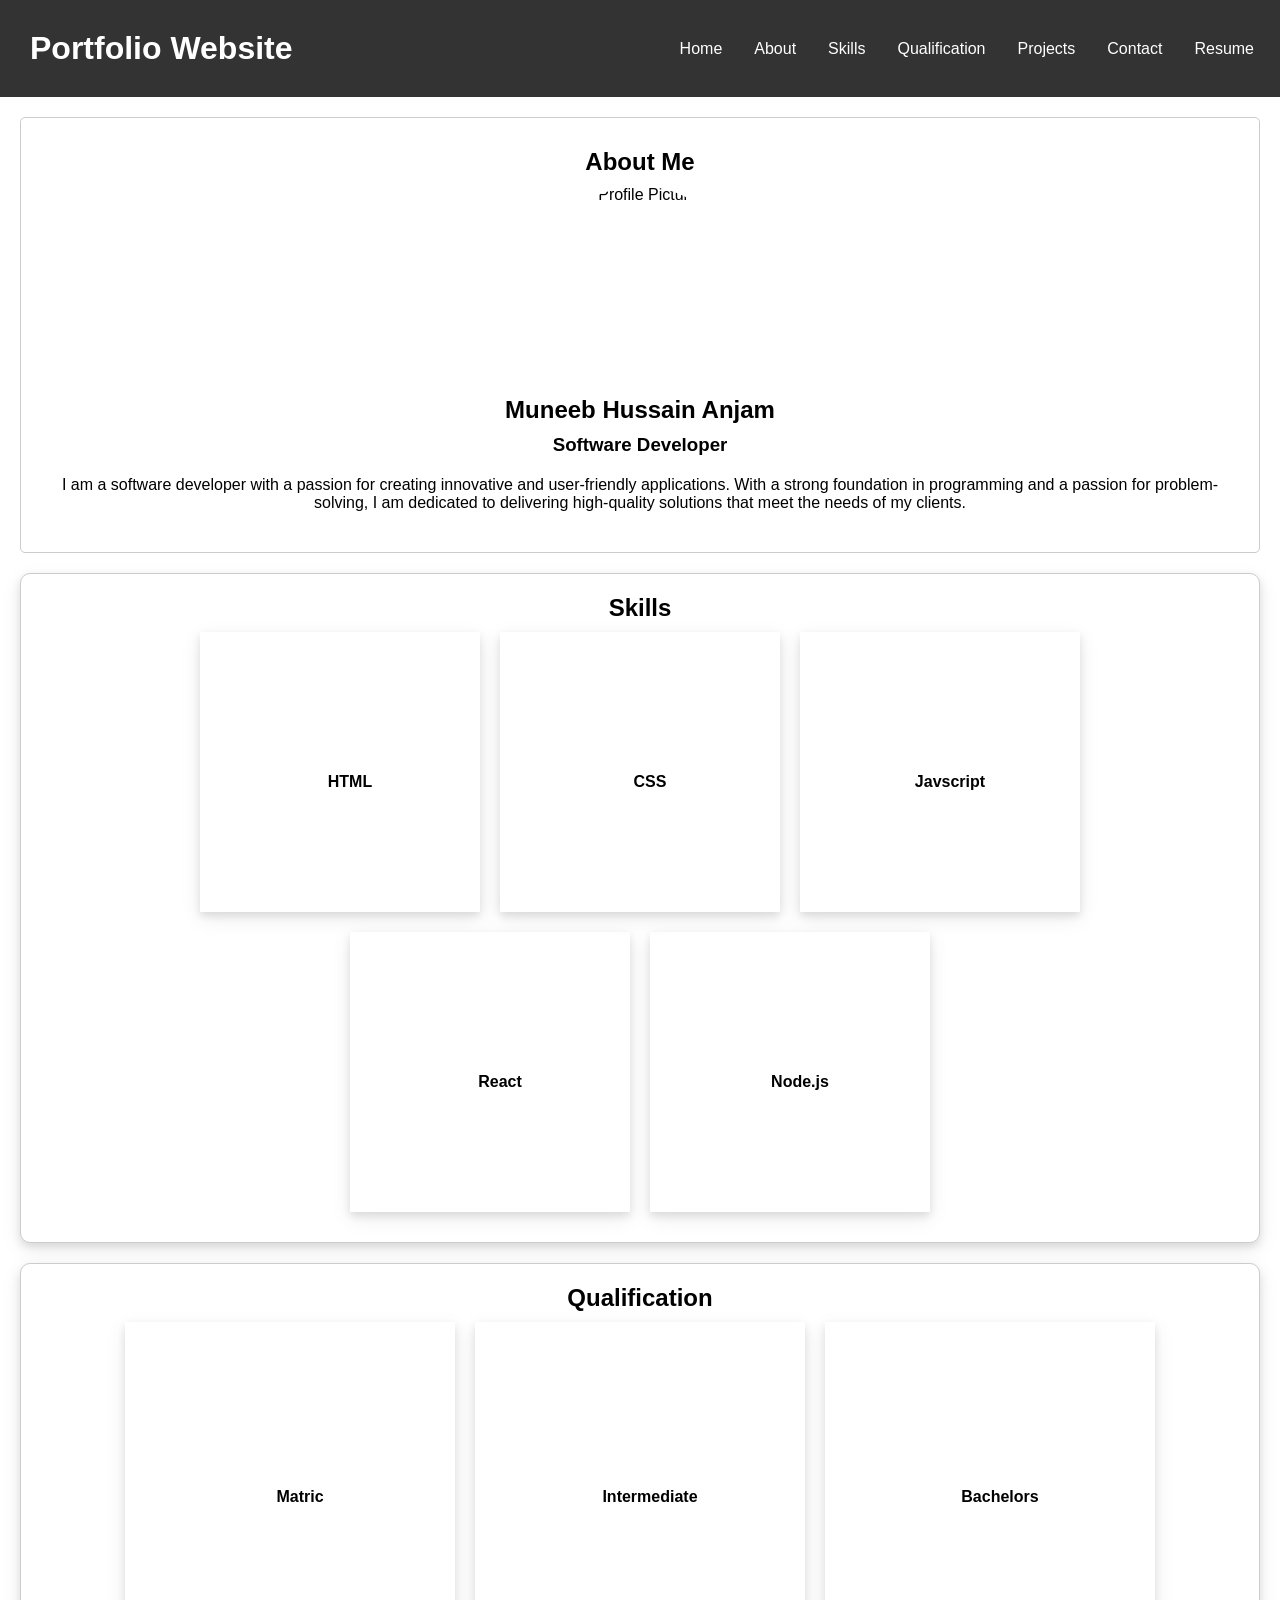
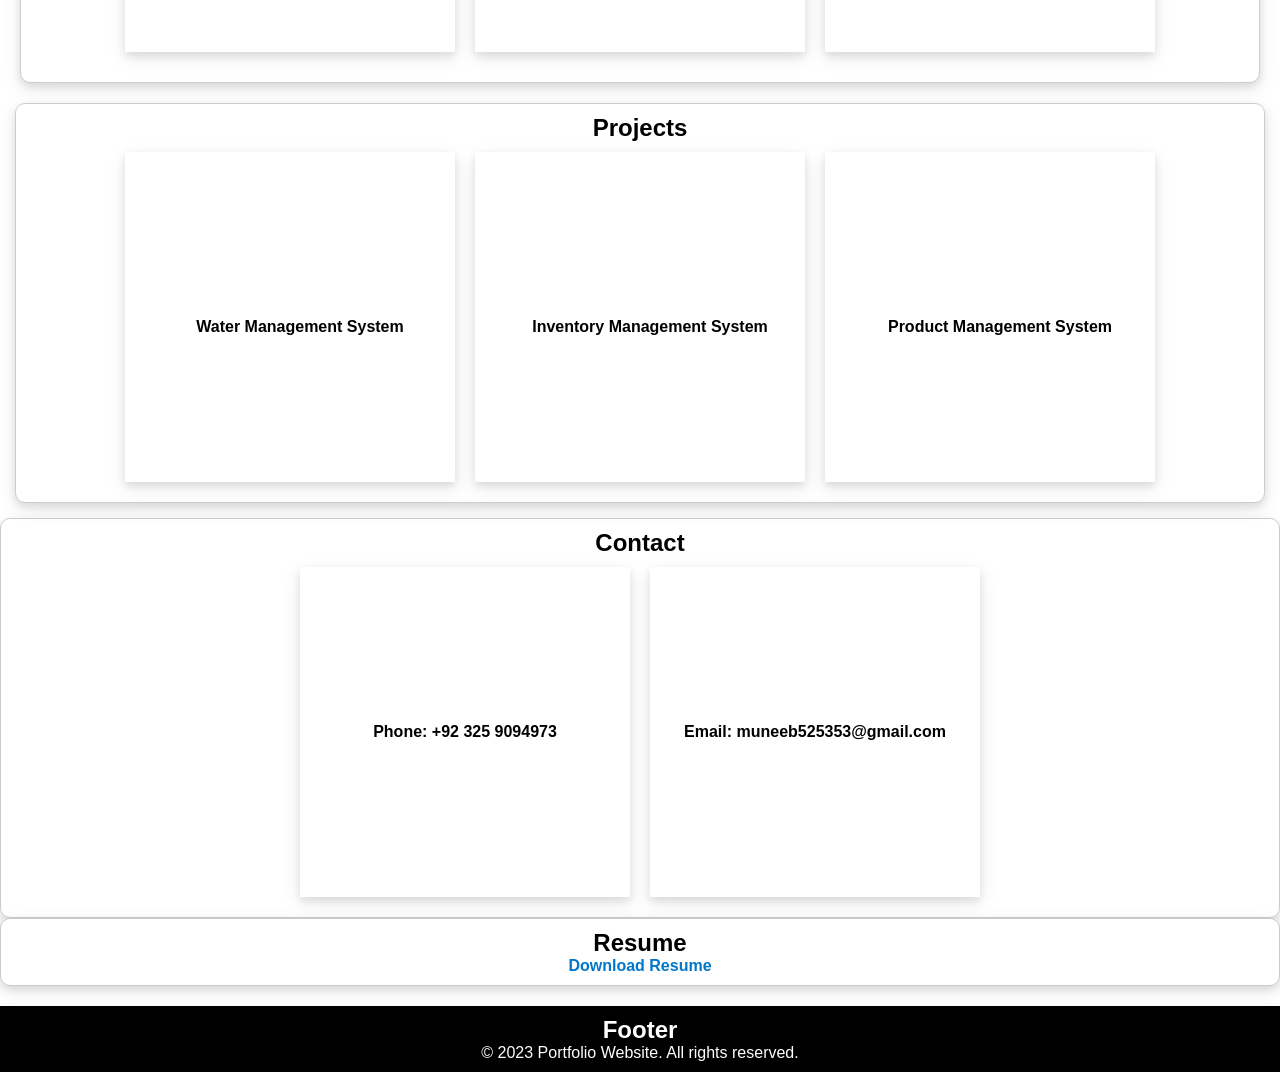
==== src/index.html @ 46a40d02 "init: Portfolio Website" ====
<!doctype html>
<html lang="en">
  <head>
    <meta charset="UTF-8" />
    <meta name="viewport" content="width=device-width, initial-scale=1.0" />
    <link rel="stylesheet" href="styles.css" />
    <title>Portfolio Website</title>
  </head>
  <body>
    <div class="header">
      <h1>Portfolio Website</h1>
      <ul>
        <li><a href="#Header">Home</a></li>
        <li><a href="#About">About</a></li>
        <li><a href="#Skills">Skills</a></li>
        <li><a href="#Qualification">Qualification</a></li>
        <li><a href="#Projects">Projects</a></li>
        <li><a href="#Contact">Contact</a></li>
        <li><a href="#Resume">Resume</a></li>
      </ul>
    </div>

    <div class="about" id="About">
      <h2>About Me</h2>
      <img src="images/1.jpg" alt="Profile Picture" />

      <h2>Muneeb Hussain Anjam</h2>
      <h3>Software Developer</h3>
      <p>
        I am a software developer with a passion for creating innovative and
        user-friendly applications. With a strong foundation in programming and
        a passion for problem-solving, I am dedicated to delivering high-quality
        solutions that meet the needs of my clients.
      </p>
    </div>
    <div class="skills" id="Skills">
      <h2>Skills</h2>
      <ul>
        <li class="card">
          <div class="card-inner">
            <div class="card-front">HTML</div>
            <div class="card-back">
              HTML is a markup language used to create the structure and content
              of web pages. It consists of elements that define different
              sections, such as headings, paragraphs, images, and links. HTML is
              the foundation of web development and allows developers to create
              visually appealing and interactive web pages.
            </div>
          </div>
        </li>
        <li class="card">
          <div class="card-inner">
            <div class="card-front">CSS</div>
            <div class="card-back">
              CSS is a styling language used to control the appearance and
              layout of web pages. It allows developers to create visually
              appealing and user-friendly interfaces. CSS is used to define
              styles for elements such as colors, fonts, spacing, and more. It is essential for web developers to have a solid
              understanding of CSS to create visually appealing and
              user-friendly websites. 
          </div>
        </li>
        <li class="card">
          <div class="card-inner">
            <div class="card-front">Javscript</div>
            <div class="card-back">
              JavaScript is a programming language used to create interactive
              and dynamic web pages. It is often used to add functionality to
              websites, such as form validation, dynamic content, and
              client-side scripting. JavaScript is a client-side language, which
              means it is executed on the user's computer, rather than on the
              server. 
            </div>
          </div>
        </li>
        <li class="card">
          <div class="card-inner">
            <div class="card-front">React</div>
            <div class="card-back">
              React is a JavaScript library for building user interfaces. It is
              maintained by Facebook and a community of individual developers
              and corporations. React can be used to develop single-page,
              mobile, or server-rendered applications with frameworks like Next.js
              or Remix.
            </div>
          </div>
        </li>
        <li class="card">
          <div class="card-inner">
            <div class="card-front">Node.js</div>
            <div class="card-back">
              Node.js is an open-source, cross-platform, back-end JavaScript
              runtime environment and library. It allows developers to run
              JavaScript code outside of a web browser, making it useful for
              building server-side applications.
            </div>
          </div>
        </li>
      </ul>
    </div>

    <div class="qualification" id="Qualification">
      <h2>Qualification</h2>
      <ul>
        <li class="card">
            <div class="card-inner">
              <div class="card-front">Matric</div>
              <div class="card-back">
                I have completed my matric from Govt. High School Mogla. I learned basic concepts of computer science and mathematics.
              </div>
            </div>
          </li>
          <li class="card">
            <div class="card-inner">
              <div class="card-front">Intermediate</div>
              <div class="card-back">
                I have completed my Intermediate From cambridge college Talagang. It Enhanced my knowledge in field of computer science providing me a solid foundation for further studies.
              </div>
            </div>
          </li>
          <li class="card">
            <div class="card-inner">
              <div class="card-front">Bachelors</div>
              <div class="card-back">
                I am Currently studying Bachelors in Computer Science from Bahrin University. It is my first step towards a successful career in the field of computer science.
              </div>
            </div>
          </li>
      </ul>
    </div>

    <div class="projects" id="Projects">
      <h2>Projects</h2>
      <ul>
        <li class="card">
          <div class="card-inner">
            <div class="card-front">Water Management System</div>
            <div class="card-back">
              This project Manages the Entire System of water supply company.
              Also giving them a platform for online availablity.
            </div>
          </div>
        </li>
        <li class="card">
          <div class="card-inner">
            <div class="card-front">Inventory Management System</div>
            <div class="card-back">
              This project manages the entire inventory of a company. It makes
              it easier for the company to manage their inventory. It also makes
              easier to calculate the profit and loss of the company.
            </div>
          </div>
        </li>
        <li class="card">
          <div class="card-inner">
            <div class="card-front">Product Management System</div>
            <div class="card-back">
              This project manages the entire products of a company. It makes it
              easier for the company to manage their products. It also makes
              easier to calculate the profit and loss of the company.
            </div>
          </div>
        </li>
      </ul>
    </div>

    <div class="contact" id="Contact">
      <h2>Contact</h2>
      <ul>
        <li>Phone: +92 325 9094973</li>
        <li>Email: muneeb525353@gmail.com</li>
      </ul>
    </div>

    <div class="resume" id="Resume">
      <h2>Resume</h2>
      <a href="files/Resume - Muneeb Hussain.pdf">Download Resume</a>
    </div>

    <div class="footer" id="Footer">
      <h2>Footer</h2>
      <p>&copy; 2023 Portfolio Website. All rights reserved.</p>
    </div>
    <script src="script.js"></script>
  </body>
</html>
---- src/styles.css ----
* {
  margin: 0px;
  padding: 0px;
}
body {
  font-family: sans-serif;
  text-align: center;
}
h1 {
  margin: 20px;
}

.header {
  padding: 10px;
  background-color: #333;
  color: #fff;
  display: flex;
  justify-content: space-between;
  align-items: center;
  padding: 10px;
  position: relative;
}
.header ul {
  list-style-type: none;
  margin: 0;
  padding: 0;
  overflow: hidden;
}
.header li {
  float: left;
}

.header li a {
  display: block;

  text-align: center;
  padding: 14px 16px;
  text-decoration: none;
  color: #fff;
}
.header li a:hover {
  cursor: pointer;
  background-color: #111;
}
.about {
  margin: 20px;
  padding: 10px;
  display: flex;
  flex-direction: column;
  align-items: center;
  justify-content: center;
  text-align: center;

  padding: 20px;
  border: 1px solid #ccc;
  border-radius: 5px;
}
.about:hover {
  background: linear-gradient(to right, #ff0000, #00ff00, #0000ff, yellow);
  cursor: pointer;
  box-shadow:
    0 4px 8px 0 rgba(0, 0, 0, 0.2),
    0 6px 20px 0 rgba(0, 0, 0, 0.19);
}

.about p {
  margin: 20px;
}
.about img {
  width: 200px;
  height: 200px;
  border-radius: 50%;
}
.about h2 {
  margin: 10px;
}

.skills {
  padding: 20px;
  margin: 20px;

  background: #fff; /* Card background */
  border: 1px solid #ccc;
  border-radius: 10px;

  box-shadow:
    0 4px 8px rgba(0, 0, 0, 0.1),
    0 6px 20px rgba(0, 0, 0, 0.08);

  transition:
    transform 0.2s ease,
    box-shadow 0.2s ease;
}

.skills:hover {
  transform: translateY(-5px);
  box-shadow:
    0 8px 16px rgba(0, 0, 0, 0.15),
    0 12px 24px rgba(0, 0, 0, 0.1);
}

.skills ul {
  list-style-type: none;
  display: flex;
  flex-wrap: wrap;

  justify-content: center;
  margin: 0;
  padding: 0;
}
.skills ul li {
  margin: 10px;
  padding: 15px;
  font-weight: bold;
  display: flex;
  flex-direction: column;
  align-items: center;
  justify-content: center;
  text-align: center;
  width: 250px;
  height: 250px;
  box-shadow:
    0 4px 8px rgba(0, 0, 0, 0.1),
    0 6px 20px rgba(0, 0, 0, 0.08);

  transition:
    transform 0.2s ease,
    box-shadow 0.2s ease;
}

.skills li:hover {
  transform: translateY(-5px);
  box-shadow:
    0 8px 16px rgba(0, 0, 0, 0.15),
    0 12px 24px rgba(0, 0, 0, 0.1);
  background-color: white;
}

.skills:hover {
  background: linear-gradient(to right, #ff0000, #00ff00, #0000ff, yellow);
  cursor: pointer;
  box-shadow:
    0 4px 8px 0 rgba(0, 0, 0, 0.2),
    0 6px 20px 0 rgba(0, 0, 0, 0.19);
}

.qualification {
  padding: 20px;
  margin: 20px;

  background: #fff; /* Card background */
  border: 1px solid #ccc;
  border-radius: 10px;

  box-shadow:
    0 4px 8px rgba(0, 0, 0, 0.1),
    0 6px 20px rgba(0, 0, 0, 0.08);

  transition:
    transform 0.2s ease,
    box-shadow 0.2s ease;
}
.qualification ul {
  list-style-type: none;
  display: flex;
  flex-wrap: wrap;

  justify-content: center;
  margin: 0;
  padding: 0;
}
.qualification ul li {
  margin: 10px;
  padding: 15px;
  font-weight: bold;
  display: flex;

  align-items: center;
  justify-content: center;
  text-align: center;
  width: 300px;
  height: 300px;
  box-shadow:
    0 4px 8px rgba(0, 0, 0, 0.1),
    0 6px 20px rgba(0, 0, 0, 0.08);

  transition:
    transform 0.2s ease,
    box-shadow 0.2s ease;
}
.qualification:hover {
  background: linear-gradient(to right, #ff0000, #00ff00, #0000ff, yellow);
  cursor: pointer;
  box-shadow:
    0 4px 8px 0 rgba(0, 0, 0, 0.2),
    0 6px 20px 0 rgba(0, 0, 0, 0.19);
}

.qualification ul li:hover {
  transform: translateY(-5px);
  box-shadow:
    0 8px 16px rgba(0, 0, 0, 0.15),
    0 12px 24px rgba(0, 0, 0, 0.1);
  background-color: #ffff;
}

.projects {
  padding: 10px;
  margin: 15px;
  background: #fff; /* Card background */
  border: 1px solid #ccc;
  border-radius: 10px;

  box-shadow:
    0 4px 8px rgba(0, 0, 0, 0.1),
    0 6px 20px rgba(0, 0, 0, 0.08);

  transition:
    transform 0.2s ease,
    box-shadow 0.2s ease;
}

.projects:hover {
  background: linear-gradient(to right, #ff0000, #00ff00, #0000ff, yellow);
  cursor: pointer;
  box-shadow:
    0 4px 8px 0 rgba(0, 0, 0, 0.2),
    0 6px 20px 0 rgba(0, 0, 0, 0.19);
}
.projects ul {
  list-style-type: none;
  display: flex;
  flex-wrap: wrap;

  justify-content: center;
  margin: 0;
  padding: 0;
}
.projects li {
  margin: 10px;
  padding: 15px;
  font-weight: bold;
  display: flex;

  align-items: center;
  justify-content: center;
  text-align: center;
  width: 300px;
  height: 300px;
  box-shadow:
    0 4px 8px rgba(0, 0, 0, 0.1),
    0 6px 20px rgba(0, 0, 0, 0.08);

  transition:
    transform 0.2s ease,
    box-shadow 0.2s ease;
}
.projects li:hover {
  transform: translateY(-5px);
  box-shadow:
    0 8px 16px rgba(0, 0, 0, 0.15),
    0 12px 24px rgba(0, 0, 0, 0.1);
  background-color: white;
}

.contact {
  padding: 10px;

  /* Card background */
  border: 1px solid #ccc;
  border-radius: 10px;

  display: flex;
  flex-direction: column;
  align-items: center;
  justify-content: center;
  text-align: center;

  box-shadow:
    0 4px 8px rgba(0, 0, 0, 0.1),
    0 6px 20px rgba(0, 0, 0, 0.08);

  transition:
    transform 0.2s ease,
    box-shadow 0.2s ease;
}
.contact:hover {
  background: linear-gradient(to right, #ff0000, #00ff00, #0000ff, yellow);
  cursor: pointer;
  box-shadow:
    0 4px 8px 0 rgba(0, 0, 0, 0.2),
    0 6px 20px 0 rgba(0, 0, 0, 0.19);
}
.contact ul {
  list-style-type: none;
  margin: 0;
  padding: 0;

  display: flex;
  flex-wrap: wrap;
  justify-content: center;
}
.contact li {
  margin: 10px;

  margin: 10px;
  padding: 15px;
  font-weight: bold;
  display: flex;
  align-items: center;
  justify-content: center;
  text-align: center;
  width: 300px;
  height: 300px;
  box-shadow:
    0 4px 8px rgba(0, 0, 0, 0.1),
    0 6px 20px rgba(0, 0, 0, 0.08);

  transition:
    transform 0.2s ease,
    box-shadow 0.2s ease;
}

.contact ul li:hover {
  transform: translateY(-5px);
  box-shadow:
    0 8px 16px rgba(0, 0, 0, 0.15),
    0 12px 24px rgba(0, 0, 0, 0.1);
  background-color: white;
}

.resume {
  padding: 10px;

  background: #fff; /* Card background */
  border: 1px solid #ccc;
  border-radius: 10px;

  display: flex;
  flex-direction: column;
  align-items: center;
  justify-content: center;
  text-align: center;

  box-shadow:
    0 4px 8px rgba(0, 0, 0, 0.1),
    0 6px 20px rgba(0, 0, 0, 0.08);

  transition:
    transform 0.2s ease,
    box-shadow 0.2s ease;
}
.resume:hover {
  background: linear-gradient(to right, #ff0000, #00ff00, #0000ff, yellow);
  cursor: pointer;
  box-shadow:
    0 4px 8px 0 rgba(0, 0, 0, 0.2),
    0 6px 20px 0 rgba(0, 0, 0, 0.19);
}
.resume a {
  text-decoration: none;
  color: #0077cc;
  font-weight: bold;
  transition: color 0.3s ease;
}
.resume a:hover {
  color: #0055aa;
  text-decoration: underline;
}

.footer {
  margin-top: 20px;
  background-color: black;
  color: white;
  padding: 10px;
  text-align: center;
  position: relative;
  bottom: 0;
}

/* Add this at the end of your CSS */
.card-inner {
  position: relative;
  width: 100%;
  height: 100%;
  transform-style: preserve-3d;
  transition: transform 0.6s;
}

.card-front,
.card-back {
  position: absolute;
  width: 100%;
  height: 100%;
  backface-visibility: hidden;
  display: flex;
  align-items: center;
  justify-content: center;
  border-radius: 10px;
  padding: 10px;
}

.card-back {
  transform: rotateY(180deg);
}

.flipped {
  transform: rotateY(180deg);
}
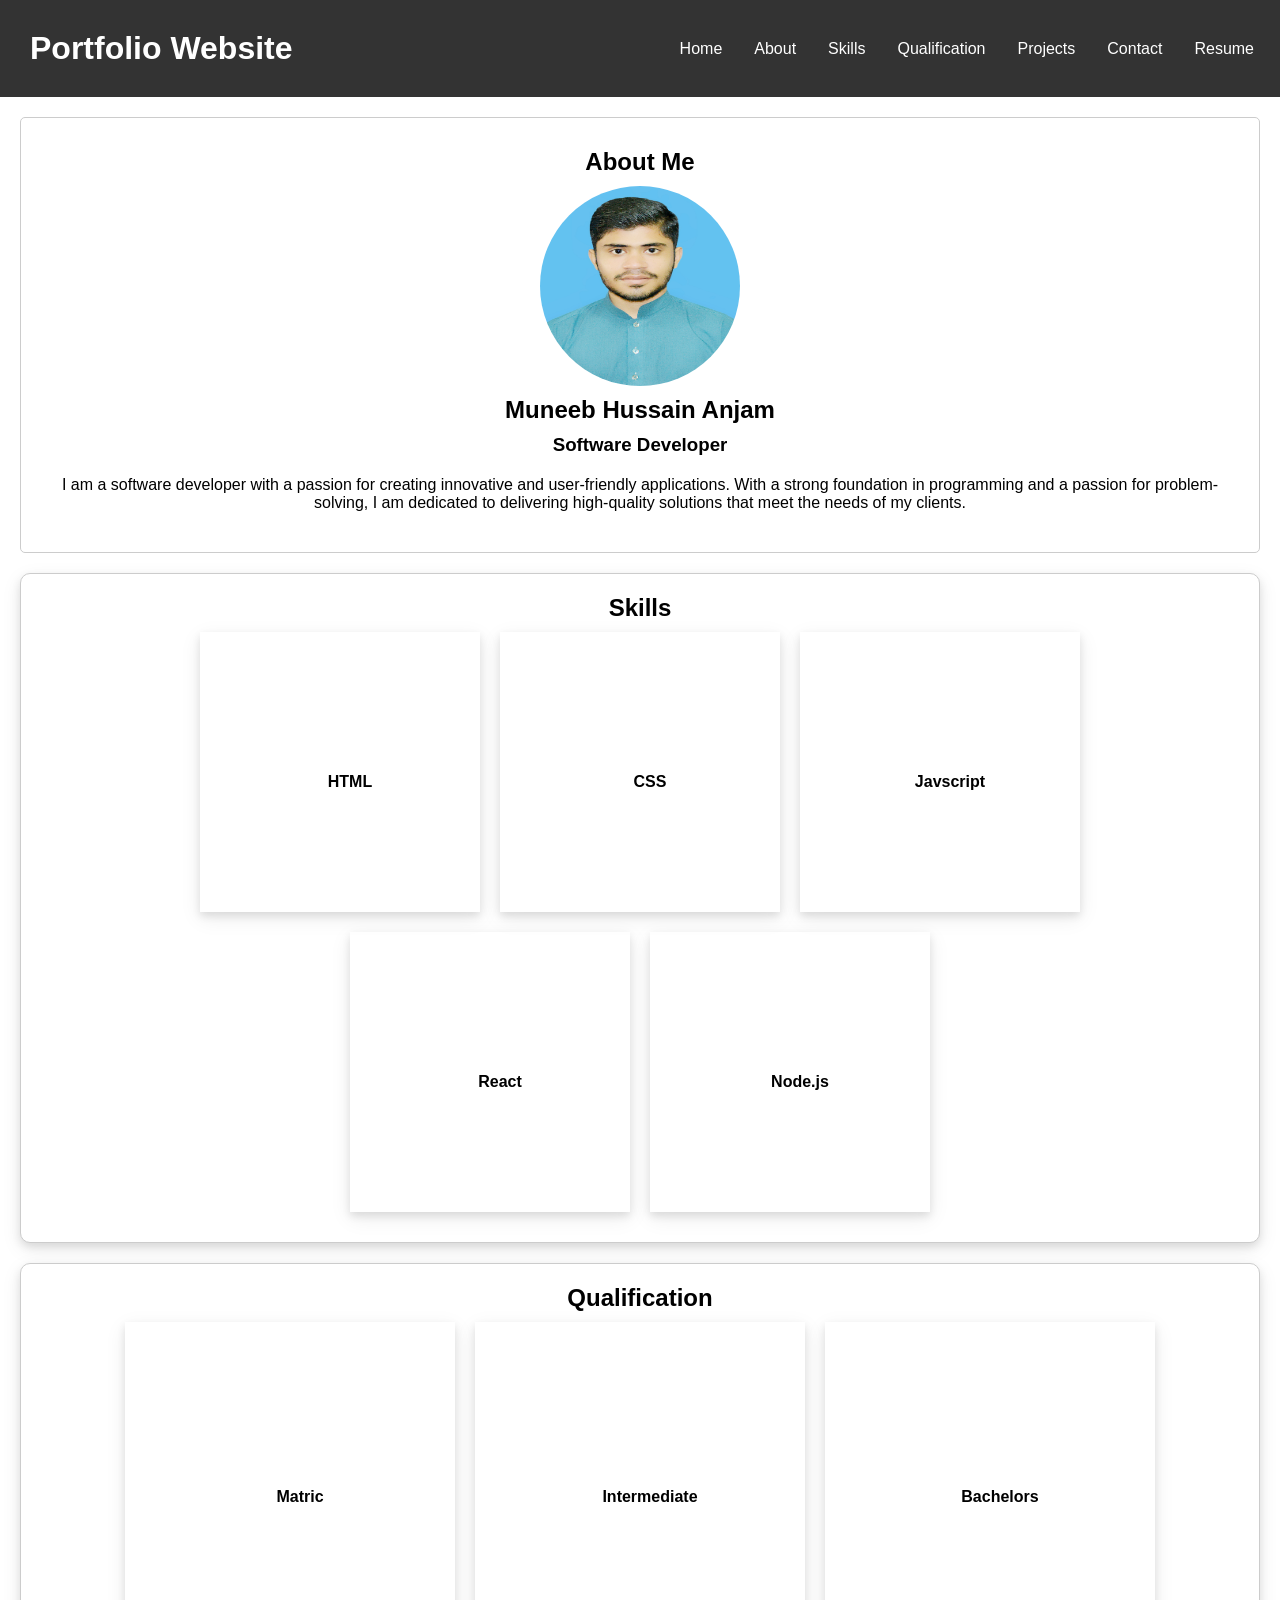
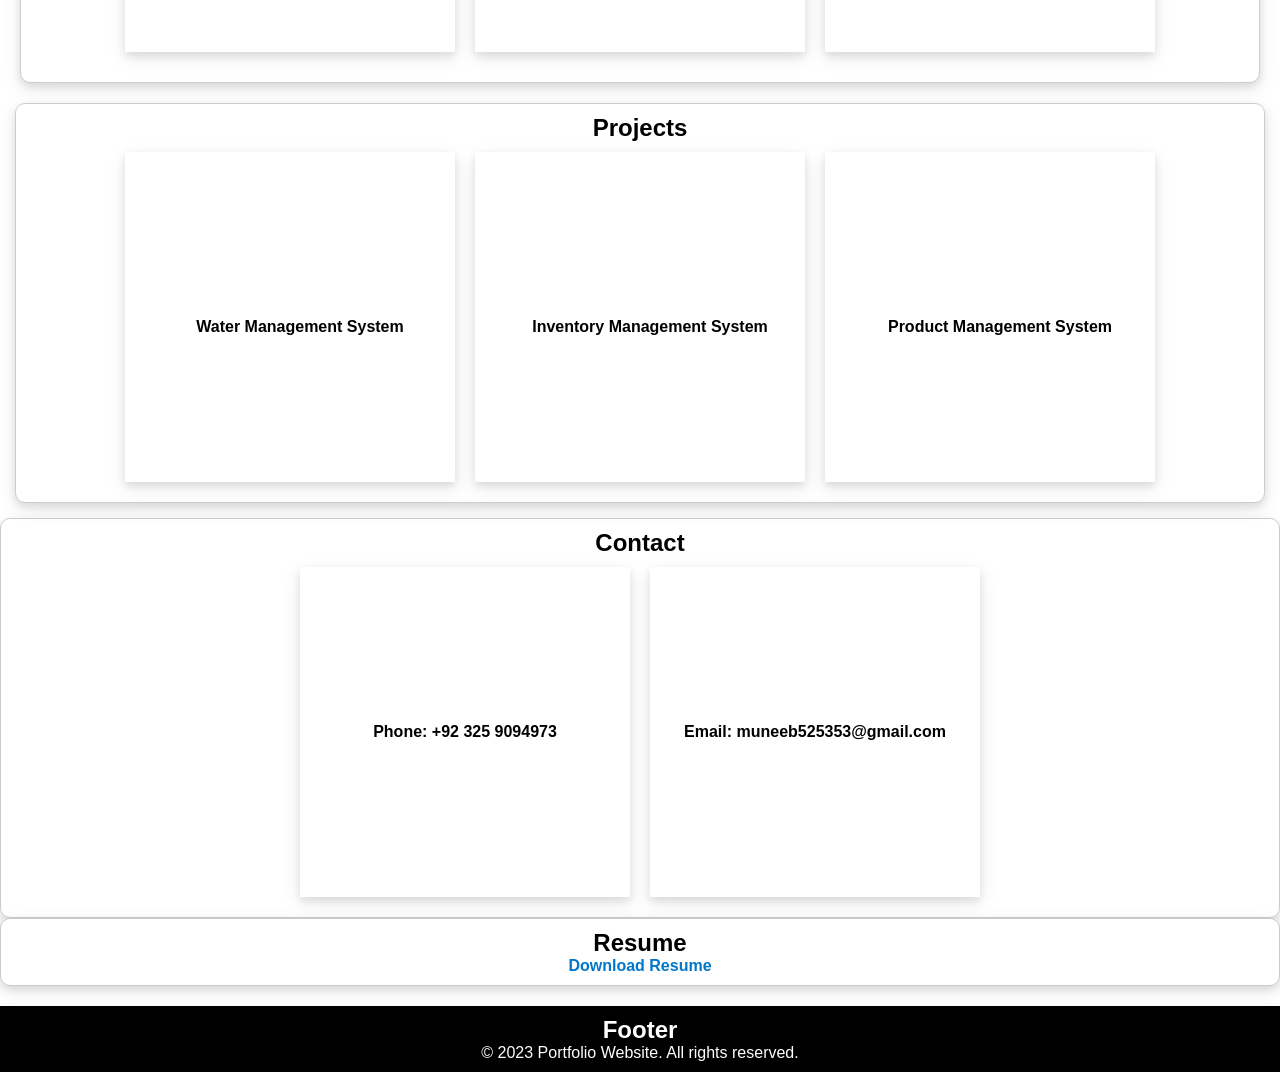
==== commit 184df29d: "fix: move images and files into src for correct deployment" ====
--- a/src/index.html
+++ b/src/index.html
@@ -174,7 +174,7 @@
 
     <div class="resume" id="Resume">
       <h2>Resume</h2>
-      <a href="files/Resume - Muneeb Hussain.pdf">Download Resume</a>
+      <a href="files/Resume.pdf">Download Resume</a>
     </div>
 
     <div class="footer" id="Footer">
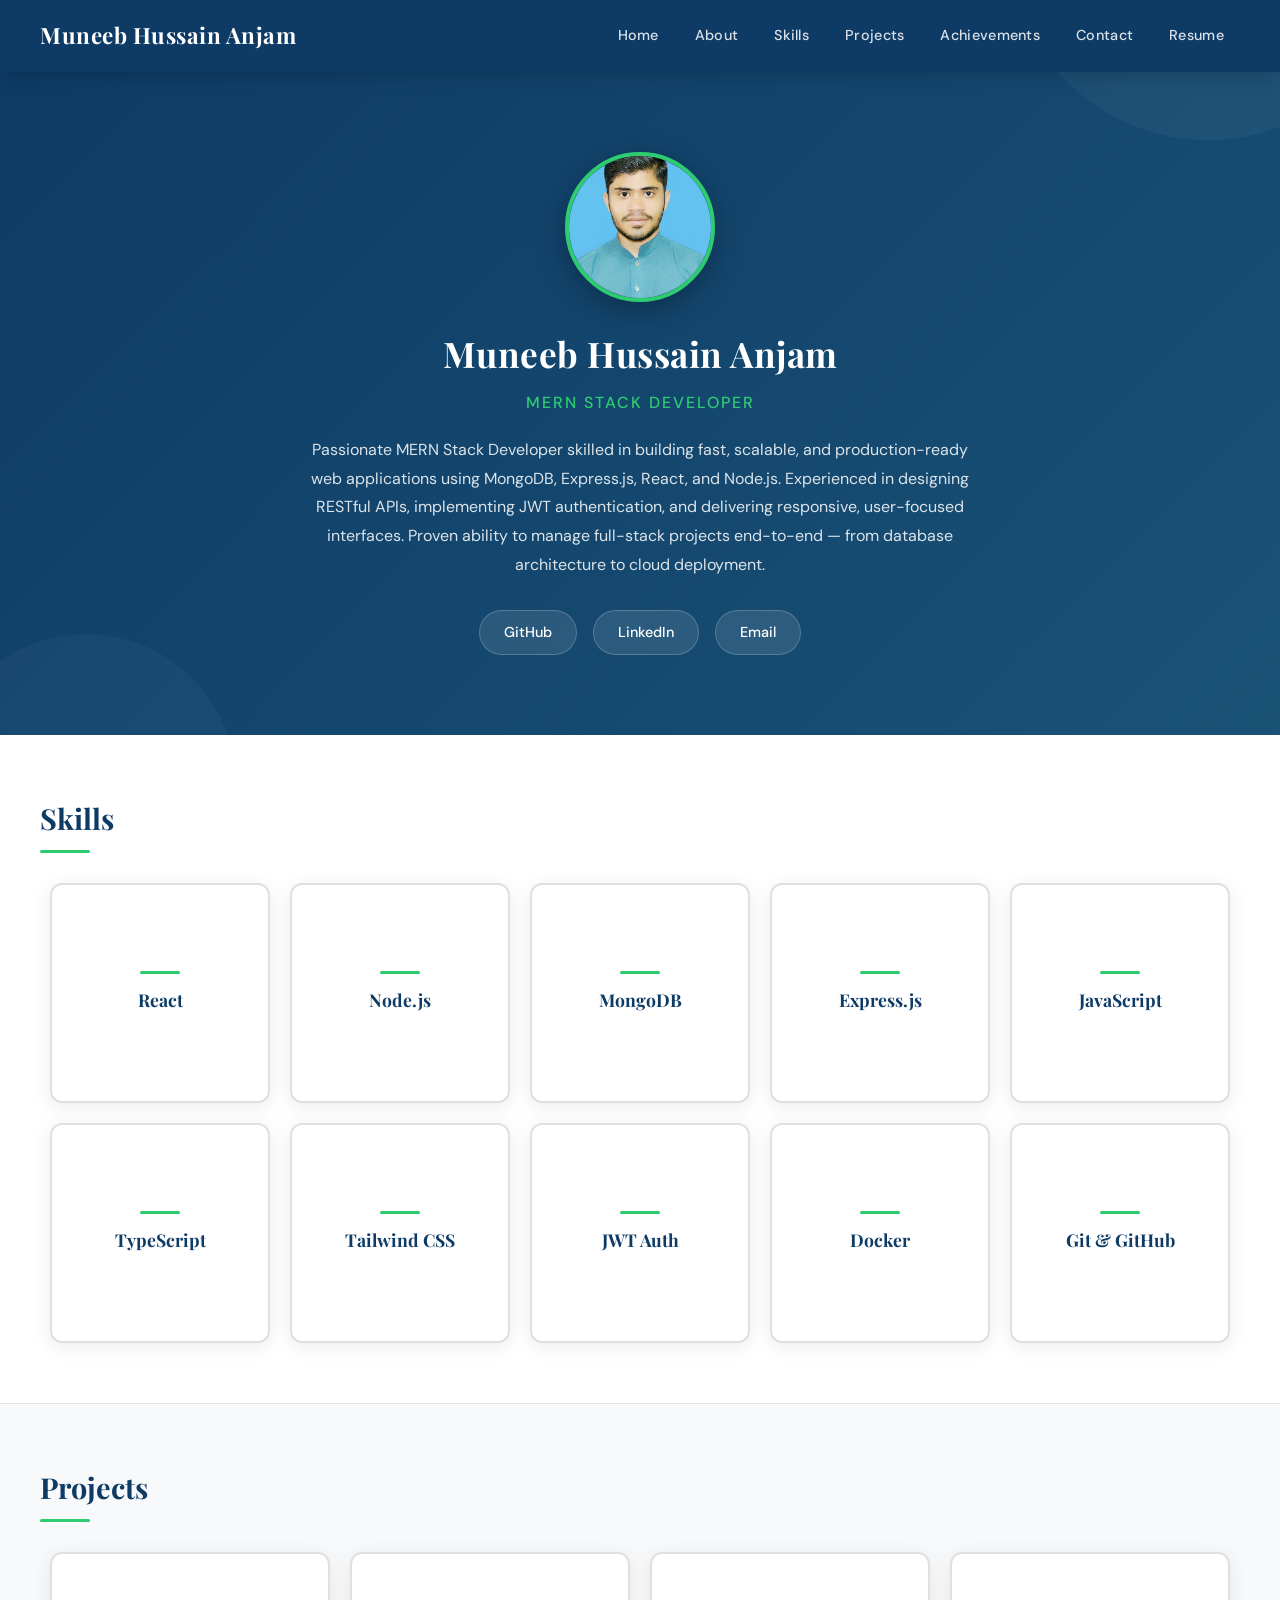
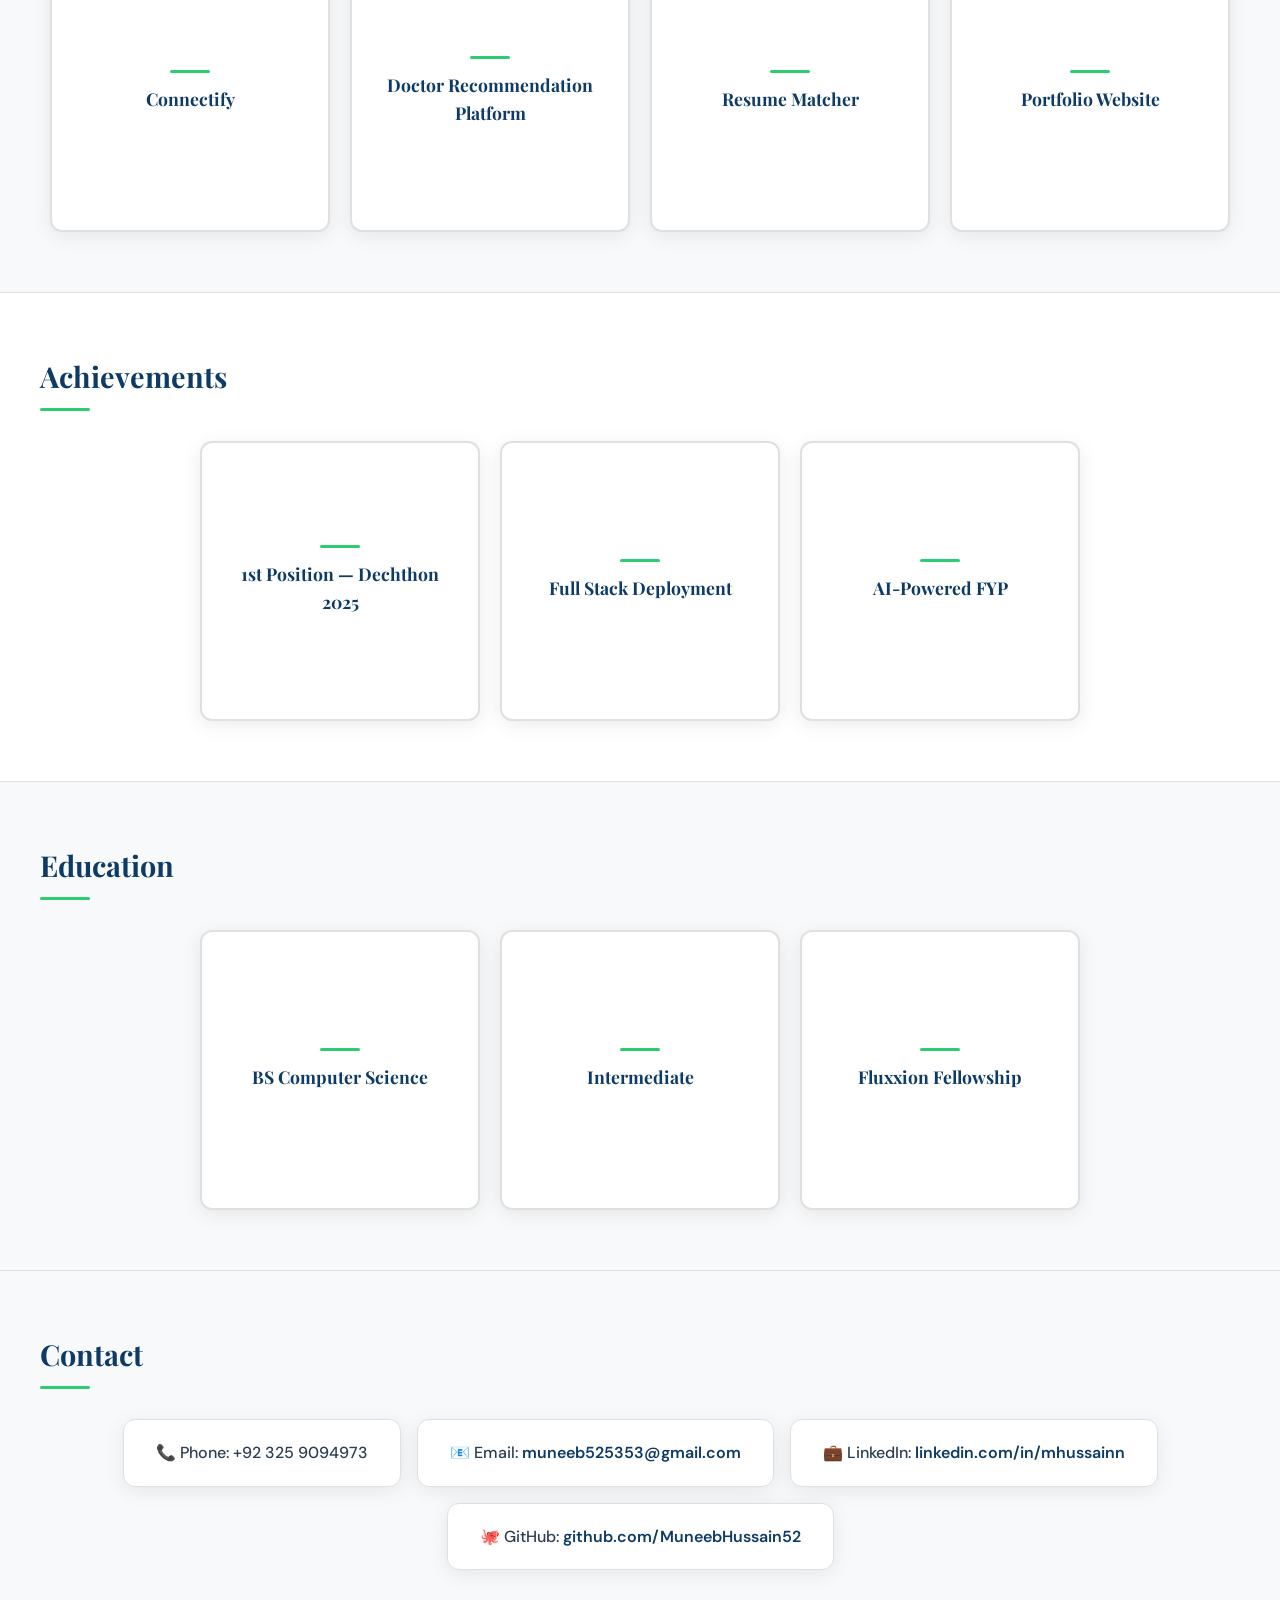
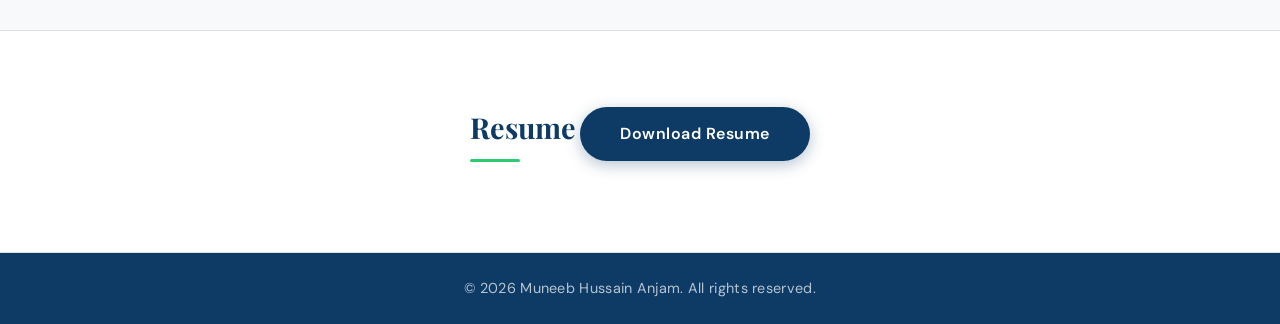
==== commit 184814b5: "Fix: Updated the portfolio" ====
--- a/src/index.html
+++ b/src/index.html
@@ -4,84 +4,54 @@
     <meta charset="UTF-8" />
     <meta name="viewport" content="width=device-width, initial-scale=1.0" />
     <link rel="stylesheet" href="styles.css" />
-    <title>Portfolio Website</title>
+    <title>Muneeb Hussain Anjam | MERN Stack Developer</title>
   </head>
   <body>
-    <div class="header">
-      <h1>Portfolio Website</h1>
+    <!-- NAVIGATION -->
+    <div class="header" id="Header">
+      <h1>Muneeb Hussain Anjam</h1>
       <ul>
         <li><a href="#Header">Home</a></li>
         <li><a href="#About">About</a></li>
         <li><a href="#Skills">Skills</a></li>
-        <li><a href="#Qualification">Qualification</a></li>
         <li><a href="#Projects">Projects</a></li>
+        <li><a href="#Achievements">Achievements</a></li>
         <li><a href="#Contact">Contact</a></li>
         <li><a href="#Resume">Resume</a></li>
       </ul>
     </div>
 
+    <!-- ABOUT -->
     <div class="about" id="About">
-      <h2>About Me</h2>
-      <img src="images/1.jpg" alt="Profile Picture" />
-
+      <img src="images/1.jpg" alt="Muneeb Hussain Anjam" />
       <h2>Muneeb Hussain Anjam</h2>
-      <h3>Software Developer</h3>
+      <h3>MERN Stack Developer</h3>
       <p>
-        I am a software developer with a passion for creating innovative and
-        user-friendly applications. With a strong foundation in programming and
-        a passion for problem-solving, I am dedicated to delivering high-quality
-        solutions that meet the needs of my clients.
+        Passionate MERN Stack Developer skilled in building fast, scalable, and
+        production-ready web applications using MongoDB, Express.js, React, and
+        Node.js. Experienced in designing RESTful APIs, implementing JWT
+        authentication, and delivering responsive, user-focused interfaces.
+        Proven ability to manage full-stack projects end-to-end — from database
+        architecture to cloud deployment.
       </p>
-    </div>
+      <div class="social-links">
+        <a href="https://github.com/MuneebHussain52" target="_blank">GitHub</a>
+        <a href="https://linkedin.com/in/mhussainn" target="_blank">LinkedIn</a>
+        <a href="mailto:muneeb525353@gmail.com">Email</a>
+      </div>
+    </div>
+
+    <!-- SKILLS -->
     <div class="skills" id="Skills">
       <h2>Skills</h2>
       <ul>
         <li class="card">
           <div class="card-inner">
-            <div class="card-front">HTML</div>
-            <div class="card-back">
-              HTML is a markup language used to create the structure and content
-              of web pages. It consists of elements that define different
-              sections, such as headings, paragraphs, images, and links. HTML is
-              the foundation of web development and allows developers to create
-              visually appealing and interactive web pages.
-            </div>
-          </div>
-        </li>
-        <li class="card">
-          <div class="card-inner">
-            <div class="card-front">CSS</div>
-            <div class="card-back">
-              CSS is a styling language used to control the appearance and
-              layout of web pages. It allows developers to create visually
-              appealing and user-friendly interfaces. CSS is used to define
-              styles for elements such as colors, fonts, spacing, and more. It is essential for web developers to have a solid
-              understanding of CSS to create visually appealing and
-              user-friendly websites. 
-          </div>
-        </li>
-        <li class="card">
-          <div class="card-inner">
-            <div class="card-front">Javscript</div>
-            <div class="card-back">
-              JavaScript is a programming language used to create interactive
-              and dynamic web pages. It is often used to add functionality to
-              websites, such as form validation, dynamic content, and
-              client-side scripting. JavaScript is a client-side language, which
-              means it is executed on the user's computer, rather than on the
-              server. 
-            </div>
-          </div>
-        </li>
-        <li class="card">
-          <div class="card-inner">
             <div class="card-front">React</div>
             <div class="card-back">
-              React is a JavaScript library for building user interfaces. It is
-              maintained by Facebook and a community of individual developers
-              and corporations. React can be used to develop single-page,
-              mobile, or server-rendered applications with frameworks like Next.js
-              or Remix.
+              Building dynamic, responsive user interfaces using React Hooks,
+              Context API, and state management. Experienced with
+              component-based architecture and modern React patterns.
             </div>
           </div>
         </li>
@@ -89,98 +59,282 @@
           <div class="card-inner">
             <div class="card-front">Node.js</div>
             <div class="card-back">
-              Node.js is an open-source, cross-platform, back-end JavaScript
-              runtime environment and library. It allows developers to run
-              JavaScript code outside of a web browser, making it useful for
-              building server-side applications.
-            </div>
-          </div>
-        </li>
-      </ul>
-    </div>
-
-    <div class="qualification" id="Qualification">
-      <h2>Qualification</h2>
-      <ul>
-        <li class="card">
-            <div class="card-inner">
-              <div class="card-front">Matric</div>
-              <div class="card-back">
-                I have completed my matric from Govt. High School Mogla. I learned basic concepts of computer science and mathematics.
-              </div>
-            </div>
-          </li>
-          <li class="card">
-            <div class="card-inner">
-              <div class="card-front">Intermediate</div>
-              <div class="card-back">
-                I have completed my Intermediate From cambridge college Talagang. It Enhanced my knowledge in field of computer science providing me a solid foundation for further studies.
-              </div>
-            </div>
-          </li>
-          <li class="card">
-            <div class="card-inner">
-              <div class="card-front">Bachelors</div>
-              <div class="card-back">
-                I am Currently studying Bachelors in Computer Science from Bahrin University. It is my first step towards a successful career in the field of computer science.
-              </div>
-            </div>
-          </li>
-      </ul>
-    </div>
-
+              Building scalable server-side applications using Node.js and
+              Express.js. Experienced in REST API design, middleware, and
+              backend architecture.
+            </div>
+          </div>
+        </li>
+        <li class="card">
+          <div class="card-inner">
+            <div class="card-front">MongoDB</div>
+            <div class="card-back">
+              Designing and optimizing MongoDB schemas for production
+              applications. Experienced with Mongoose, aggregation pipelines,
+              and MongoDB Atlas cloud deployment.
+            </div>
+          </div>
+        </li>
+        <li class="card">
+          <div class="card-inner">
+            <div class="card-front">Express.js</div>
+            <div class="card-back">
+              Building RESTful APIs with Express.js including authentication
+              middleware, route protection, CORS configuration, and error
+              handling.
+            </div>
+          </div>
+        </li>
+        <li class="card">
+          <div class="card-inner">
+            <div class="card-front">JavaScript</div>
+            <div class="card-back">
+              Strong foundation in modern JavaScript (ES6+) including
+              async/await, promises, destructuring, and functional programming
+              patterns.
+            </div>
+          </div>
+        </li>
+        <li class="card">
+          <div class="card-inner">
+            <div class="card-front">TypeScript</div>
+            <div class="card-back">
+              Writing type-safe code with TypeScript to improve code quality,
+              catch errors early, and build more maintainable applications.
+            </div>
+          </div>
+        </li>
+        <li class="card">
+          <div class="card-inner">
+            <div class="card-front">Tailwind CSS</div>
+            <div class="card-back">
+              Building modern, responsive UIs rapidly with Tailwind CSS utility
+              classes. Experienced in creating clean, consistent designs across
+              devices.
+            </div>
+          </div>
+        </li>
+        <li class="card">
+          <div class="card-inner">
+            <div class="card-front">JWT Auth</div>
+            <div class="card-back">
+              Implementing secure authentication systems using JSON Web Tokens,
+              including token generation, verification, refresh tokens, and
+              role-based access control.
+            </div>
+          </div>
+        </li>
+        <li class="card">
+          <div class="card-inner">
+            <div class="card-front">Docker</div>
+            <div class="card-back">
+              Containerizing applications with Docker for consistent development
+              and deployment environments. Experienced with Dockerfiles and
+              container configuration.
+            </div>
+          </div>
+        </li>
+        <li class="card">
+          <div class="card-inner">
+            <div class="card-front">Git & GitHub</div>
+            <div class="card-back">
+              Version control with Git including branching, rebasing, pull
+              requests, and collaborative workflows. All projects maintained on
+              GitHub with clean commit history.
+            </div>
+          </div>
+        </li>
+      </ul>
+    </div>
+
+    <!-- PROJECTS -->
     <div class="projects" id="Projects">
       <h2>Projects</h2>
       <ul>
         <li class="card">
           <div class="card-inner">
-            <div class="card-front">Water Management System</div>
-            <div class="card-back">
-              This project Manages the Entire System of water supply company.
-              Also giving them a platform for online availablity.
-            </div>
-          </div>
-        </li>
-        <li class="card">
-          <div class="card-inner">
-            <div class="card-front">Inventory Management System</div>
-            <div class="card-back">
-              This project manages the entire inventory of a company. It makes
-              it easier for the company to manage their inventory. It also makes
-              easier to calculate the profit and loss of the company.
-            </div>
-          </div>
-        </li>
-        <li class="card">
-          <div class="card-inner">
-            <div class="card-front">Product Management System</div>
-            <div class="card-back">
-              This project manages the entire products of a company. It makes it
-              easier for the company to manage their products. It also makes
-              easier to calculate the profit and loss of the company.
-            </div>
-          </div>
-        </li>
-      </ul>
-    </div>
-
+            <div class="card-front">Connectify</div>
+            <div class="card-back">
+              A full-stack MERN social media platform with user authentication,
+              post creation, likes, comments, and follow system. Deployed on
+              Vercel (frontend) and Render (backend) with MongoDB Atlas.
+              <br /><br />
+              <a href="https://connectify-new-delta.vercel.app" target="_blank"
+                >Live Demo</a
+              >
+              |
+              <a
+                href="https://github.com/MuneebHussain52/Connectify"
+                target="_blank"
+                >GitHub</a
+              >
+            </div>
+          </div>
+        </li>
+        <li class="card">
+          <div class="card-inner">
+            <div class="card-front">Doctor Recommendation Platform</div>
+            <div class="card-back">
+              Final Year Project — A full-stack web application built with React
+              and Django featuring multi-role dashboards for patients, doctors,
+              and admins. Integrates a locally deployed AI model trained on
+              4,000+ data points.
+              <br /><br />
+              <a
+                href="https://github.com/MuneebHussain52/Doctor-Recommendation-Platform"
+                target="_blank"
+                >GitHub</a
+              >
+            </div>
+          </div>
+        </li>
+        <li class="card">
+          <div class="card-inner">
+            <div class="card-front">Resume Matcher</div>
+            <div class="card-back">
+              A responsive web application for uploading resumes and matching
+              them against job descriptions. Features a clean multi-page UI with
+              Home, Results, About and Contact pages. Deployed on Netlify.
+              <br /><br />
+              <a
+                href="https://github.com/MuneebHussain52/jobfit-ui"
+                target="_blank"
+                >GitHub</a
+              >
+            </div>
+          </div>
+        </li>
+        <li class="card">
+          <div class="card-inner">
+            <div class="card-front">Portfolio Website</div>
+            <div class="card-back">
+              A responsive personal portfolio website built with HTML, CSS, and
+              JavaScript showcasing skills, projects, and experience.
+              <br /><br />
+              <a href="https://muneebhussain53.netlify.app" target="_blank"
+                >Live Demo</a
+              >
+              |
+              <a
+                href="https://github.com/MuneebHussain52/Portfolio-Website"
+                target="_blank"
+                >GitHub</a
+              >
+            </div>
+          </div>
+        </li>
+      </ul>
+    </div>
+
+    <!-- ACHIEVEMENTS -->
+    <div class="achievements" id="Achievements">
+      <h2>Achievements</h2>
+      <ul>
+        <li class="card">
+          <div class="card-inner">
+            <div class="card-front">1st Position — Dechthon 2025</div>
+            <div class="card-back">
+              Scored 110/120 in the Frontend Quiz at Dechthon 2025, a live
+              coding competition demonstrating expertise in HTML5, CSS3, and
+              responsive design.
+            </div>
+          </div>
+        </li>
+        <li class="card">
+          <div class="card-inner">
+            <div class="card-front">Full Stack Deployment</div>
+            <div class="card-back">
+              Successfully deployed a complete MERN stack application
+              (Connectify) with frontend on Vercel, backend on Render, and
+              database on MongoDB Atlas.
+            </div>
+          </div>
+        </li>
+        <li class="card">
+          <div class="card-inner">
+            <div class="card-front">AI-Powered FYP</div>
+            <div class="card-back">
+              Designed and integrated a machine learning recommendation model
+              trained on 4,000+ data points into a full-stack web platform as
+              part of Final Year Project at Bahria University.
+            </div>
+          </div>
+        </li>
+      </ul>
+    </div>
+
+    <!-- EDUCATION -->
+    <div class="qualification" id="Qualification">
+      <h2>Education</h2>
+      <ul>
+        <li class="card">
+          <div class="card-inner">
+            <div class="card-front">BS Computer Science</div>
+            <div class="card-back">
+              Currently studying Bachelor of Science in Computer Science at
+              Bahria University, Islamabad (2022 — Present). Final Year Project:
+              Doctor Recommendation Platform with AI integration.
+            </div>
+          </div>
+        </li>
+        <li class="card">
+          <div class="card-inner">
+            <div class="card-front">Intermediate</div>
+            <div class="card-back">
+              Completed Intermediate from Cambridge International Science
+              College, Talagang (2019 — 2021). Strong foundation in computer
+              science and mathematics.
+            </div>
+          </div>
+        </li>
+        <li class="card">
+          <div class="card-inner">
+            <div class="card-front">Fluxxion Fellowship</div>
+            <div class="card-back">
+              MERN Stack Development training covering MongoDB, Express.js,
+              React, and Node.js. Hands-on experience with REST API development,
+              authentication, and deployment workflows.
+            </div>
+          </div>
+        </li>
+      </ul>
+    </div>
+
+    <!-- CONTACT -->
     <div class="contact" id="Contact">
       <h2>Contact</h2>
       <ul>
-        <li>Phone: +92 325 9094973</li>
-        <li>Email: muneeb525353@gmail.com</li>
-      </ul>
-    </div>
-
+        <li>📞 Phone: +92 325 9094973</li>
+        <li>
+          📧 Email:
+          <a href="mailto:muneeb525353@gmail.com">muneeb525353@gmail.com</a>
+        </li>
+        <li>
+          💼 LinkedIn:
+          <a href="https://linkedin.com/in/mhussainn" target="_blank"
+            >linkedin.com/in/mhussainn</a
+          >
+        </li>
+        <li>
+          🐙 GitHub:
+          <a href="https://github.com/MuneebHussain52" target="_blank"
+            >github.com/MuneebHussain52</a
+          >
+        </li>
+      </ul>
+    </div>
+
+    <!-- RESUME -->
     <div class="resume" id="Resume">
       <h2>Resume</h2>
       <a href="files/Resume.pdf">Download Resume</a>
     </div>
 
+    <!-- FOOTER -->
     <div class="footer" id="Footer">
-      <h2>Footer</h2>
-      <p>&copy; 2023 Portfolio Website. All rights reserved.</p>
-    </div>
+      <p>&copy; 2026 Muneeb Hussain Anjam. All rights reserved.</p>
+    </div>
+
     <script src="script.js"></script>
   </body>
 </html>
--- a/src/styles.css
+++ b/src/styles.css
@@ -1,390 +1,283 @@
+@import url("https://fonts.googleapis.com/css2?family=DM+Sans:wght@300;400;500;600;700&family=Playfair+Display:wght@700&display=swap");
+
+:root {
+  --primary: #0d3b66;
+  --primary-light: #1a5276;
+  --accent: #2ecc71;
+  --accent-dark: #27ae60;
+  --bg: #f8f9fa;
+  --white: #ffffff;
+  --text: #2c3e50;
+  --text-light: #7f8c8d;
+  --border: #e0e0e0;
+  --shadow: 0 4px 20px rgba(0, 0, 0, 0.08);
+  --shadow-hover: 0 8px 30px rgba(13, 59, 102, 0.15);
+  --radius: 12px;
+  --transition: all 0.3s ease;
+}
+
 * {
-  margin: 0px;
-  padding: 0px;
-}
+  margin: 0;
+  padding: 0;
+  box-sizing: border-box;
+}
+
 body {
-  font-family: sans-serif;
-  text-align: center;
-}
-h1 {
-  margin: 20px;
-}
-
+  font-family: "DM Sans", sans-serif;
+  background-color: var(--bg);
+  color: var(--text);
+  line-height: 1.6;
+}
+
+/* ── HEADER ── */
 .header {
-  padding: 10px;
-  background-color: #333;
-  color: #fff;
+  padding: 0 40px;
+  background-color: var(--primary);
   display: flex;
   justify-content: space-between;
   align-items: center;
-  padding: 10px;
-  position: relative;
-}
+  position: sticky;
+  top: 0;
+  z-index: 100;
+  box-shadow: 0 2px 20px rgba(0, 0, 0, 0.2);
+}
+
+.header h1 {
+  color: var(--white);
+  font-family: "Playfair Display", serif;
+  font-size: 1.4rem;
+  margin: 0;
+  padding: 18px 0;
+  letter-spacing: 0.5px;
+}
+
 .header ul {
   list-style-type: none;
-  margin: 0;
-  padding: 0;
-  overflow: hidden;
-}
-.header li {
-  float: left;
+  display: flex;
+  gap: 4px;
 }
 
 .header li a {
   display: block;
-
-  text-align: center;
-  padding: 14px 16px;
+  padding: 22px 16px;
   text-decoration: none;
-  color: #fff;
-}
+  color: rgba(255, 255, 255, 0.85);
+  font-size: 0.9rem;
+  font-weight: 500;
+  letter-spacing: 0.3px;
+  transition: var(--transition);
+  position: relative;
+}
+
+.header li a::after {
+  content: "";
+  position: absolute;
+  bottom: 0;
+  left: 50%;
+  transform: translateX(-50%);
+  width: 0;
+  height: 2px;
+  background-color: var(--accent);
+  transition: width 0.3s ease;
+}
+
 .header li a:hover {
-  cursor: pointer;
-  background-color: #111;
-}
+  color: var(--white);
+}
+
+.header li a:hover::after {
+  width: 70%;
+}
+
+/* ── ABOUT ── */
 .about {
-  margin: 20px;
-  padding: 10px;
+  background: linear-gradient(
+    135deg,
+    var(--primary) 0%,
+    var(--primary-light) 100%
+  );
+  color: var(--white);
+  padding: 80px 40px;
   display: flex;
   flex-direction: column;
   align-items: center;
   justify-content: center;
   text-align: center;
-
-  padding: 20px;
-  border: 1px solid #ccc;
-  border-radius: 5px;
-}
-.about:hover {
-  background: linear-gradient(to right, #ff0000, #00ff00, #0000ff, yellow);
-  cursor: pointer;
-  box-shadow:
-    0 4px 8px 0 rgba(0, 0, 0, 0.2),
-    0 6px 20px 0 rgba(0, 0, 0, 0.19);
-}
-
-.about p {
-  margin: 20px;
-}
-.about img {
-  width: 200px;
-  height: 200px;
+  position: relative;
+  overflow: hidden;
+}
+
+.about::before {
+  content: "";
+  position: absolute;
+  top: -50%;
+  right: -10%;
+  width: 400px;
+  height: 400px;
   border-radius: 50%;
-}
-.about h2 {
-  margin: 10px;
-}
-
-.skills {
-  padding: 20px;
-  margin: 20px;
-
-  background: #fff; /* Card background */
-  border: 1px solid #ccc;
-  border-radius: 10px;
-
-  box-shadow:
-    0 4px 8px rgba(0, 0, 0, 0.1),
-    0 6px 20px rgba(0, 0, 0, 0.08);
-
-  transition:
-    transform 0.2s ease,
-    box-shadow 0.2s ease;
-}
-
-.skills:hover {
-  transform: translateY(-5px);
-  box-shadow:
-    0 8px 16px rgba(0, 0, 0, 0.15),
-    0 12px 24px rgba(0, 0, 0, 0.1);
-}
-
-.skills ul {
-  list-style-type: none;
-  display: flex;
-  flex-wrap: wrap;
-
-  justify-content: center;
-  margin: 0;
-  padding: 0;
-}
-.skills ul li {
-  margin: 10px;
-  padding: 15px;
-  font-weight: bold;
-  display: flex;
-  flex-direction: column;
-  align-items: center;
-  justify-content: center;
-  text-align: center;
-  width: 250px;
-  height: 250px;
-  box-shadow:
-    0 4px 8px rgba(0, 0, 0, 0.1),
-    0 6px 20px rgba(0, 0, 0, 0.08);
-
-  transition:
-    transform 0.2s ease,
-    box-shadow 0.2s ease;
-}
-
-.skills li:hover {
-  transform: translateY(-5px);
-  box-shadow:
-    0 8px 16px rgba(0, 0, 0, 0.15),
-    0 12px 24px rgba(0, 0, 0, 0.1);
-  background-color: white;
-}
-
-.skills:hover {
-  background: linear-gradient(to right, #ff0000, #00ff00, #0000ff, yellow);
-  cursor: pointer;
-  box-shadow:
-    0 4px 8px 0 rgba(0, 0, 0, 0.2),
-    0 6px 20px 0 rgba(0, 0, 0, 0.19);
-}
-
-.qualification {
-  padding: 20px;
-  margin: 20px;
-
-  background: #fff; /* Card background */
-  border: 1px solid #ccc;
-  border-radius: 10px;
-
-  box-shadow:
-    0 4px 8px rgba(0, 0, 0, 0.1),
-    0 6px 20px rgba(0, 0, 0, 0.08);
-
-  transition:
-    transform 0.2s ease,
-    box-shadow 0.2s ease;
-}
-.qualification ul {
-  list-style-type: none;
-  display: flex;
-  flex-wrap: wrap;
-
-  justify-content: center;
-  margin: 0;
-  padding: 0;
-}
-.qualification ul li {
-  margin: 10px;
-  padding: 15px;
-  font-weight: bold;
-  display: flex;
-
-  align-items: center;
-  justify-content: center;
-  text-align: center;
+  background: rgba(255, 255, 255, 0.04);
+  pointer-events: none;
+}
+
+.about::after {
+  content: "";
+  position: absolute;
+  bottom: -30%;
+  left: -5%;
   width: 300px;
   height: 300px;
-  box-shadow:
-    0 4px 8px rgba(0, 0, 0, 0.1),
-    0 6px 20px rgba(0, 0, 0, 0.08);
-
-  transition:
-    transform 0.2s ease,
-    box-shadow 0.2s ease;
-}
-.qualification:hover {
-  background: linear-gradient(to right, #ff0000, #00ff00, #0000ff, yellow);
-  cursor: pointer;
-  box-shadow:
-    0 4px 8px 0 rgba(0, 0, 0, 0.2),
-    0 6px 20px 0 rgba(0, 0, 0, 0.19);
-}
-
-.qualification ul li:hover {
-  transform: translateY(-5px);
-  box-shadow:
-    0 8px 16px rgba(0, 0, 0, 0.15),
-    0 12px 24px rgba(0, 0, 0, 0.1);
-  background-color: #ffff;
-}
-
-.projects {
-  padding: 10px;
-  margin: 15px;
-  background: #fff; /* Card background */
-  border: 1px solid #ccc;
-  border-radius: 10px;
-
-  box-shadow:
-    0 4px 8px rgba(0, 0, 0, 0.1),
-    0 6px 20px rgba(0, 0, 0, 0.08);
-
-  transition:
-    transform 0.2s ease,
-    box-shadow 0.2s ease;
-}
-
-.projects:hover {
-  background: linear-gradient(to right, #ff0000, #00ff00, #0000ff, yellow);
-  cursor: pointer;
-  box-shadow:
-    0 4px 8px 0 rgba(0, 0, 0, 0.2),
-    0 6px 20px 0 rgba(0, 0, 0, 0.19);
-}
-.projects ul {
-  list-style-type: none;
-  display: flex;
-  flex-wrap: wrap;
-
-  justify-content: center;
-  margin: 0;
-  padding: 0;
-}
-.projects li {
-  margin: 10px;
-  padding: 15px;
-  font-weight: bold;
-  display: flex;
-
-  align-items: center;
-  justify-content: center;
-  text-align: center;
-  width: 300px;
-  height: 300px;
-  box-shadow:
-    0 4px 8px rgba(0, 0, 0, 0.1),
-    0 6px 20px rgba(0, 0, 0, 0.08);
-
-  transition:
-    transform 0.2s ease,
-    box-shadow 0.2s ease;
-}
-.projects li:hover {
-  transform: translateY(-5px);
-  box-shadow:
-    0 8px 16px rgba(0, 0, 0, 0.15),
-    0 12px 24px rgba(0, 0, 0, 0.1);
-  background-color: white;
-}
-
-.contact {
-  padding: 10px;
-
-  /* Card background */
-  border: 1px solid #ccc;
-  border-radius: 10px;
-
-  display: flex;
-  flex-direction: column;
-  align-items: center;
-  justify-content: center;
-  text-align: center;
-
-  box-shadow:
-    0 4px 8px rgba(0, 0, 0, 0.1),
-    0 6px 20px rgba(0, 0, 0, 0.08);
-
-  transition:
-    transform 0.2s ease,
-    box-shadow 0.2s ease;
-}
-.contact:hover {
-  background: linear-gradient(to right, #ff0000, #00ff00, #0000ff, yellow);
-  cursor: pointer;
-  box-shadow:
-    0 4px 8px 0 rgba(0, 0, 0, 0.2),
-    0 6px 20px 0 rgba(0, 0, 0, 0.19);
-}
-.contact ul {
-  list-style-type: none;
-  margin: 0;
-  padding: 0;
-
-  display: flex;
+  border-radius: 50%;
+  background: rgba(255, 255, 255, 0.03);
+  pointer-events: none;
+}
+
+.about img {
+  width: 150px;
+  height: 150px;
+  border-radius: 50%;
+  border: 4px solid var(--accent);
+  object-fit: cover;
+  margin-bottom: 24px;
+  box-shadow: 0 8px 30px rgba(0, 0, 0, 0.3);
+}
+
+.about h2 {
+  font-family: "Playfair Display", serif;
+  font-size: 2.2rem;
+  margin-bottom: 8px;
+  letter-spacing: 0.5px;
+}
+
+.about h3 {
+  font-size: 1rem;
+  font-weight: 500;
+  color: var(--accent);
+  letter-spacing: 2px;
+  text-transform: uppercase;
+  margin-bottom: 20px;
+}
+
+.about p {
+  max-width: 680px;
+  font-size: 1rem;
+  line-height: 1.8;
+  color: rgba(255, 255, 255, 0.85);
+  margin-bottom: 30px;
+}
+
+.social-links {
+  display: flex;
+  gap: 16px;
   flex-wrap: wrap;
   justify-content: center;
 }
-.contact li {
-  margin: 10px;
-
-  margin: 10px;
-  padding: 15px;
-  font-weight: bold;
-  display: flex;
-  align-items: center;
+
+.social-links a {
+  padding: 10px 24px;
+  background: rgba(255, 255, 255, 0.1);
+  color: var(--white);
+  text-decoration: none;
+  border-radius: 30px;
+  font-size: 0.9rem;
+  font-weight: 500;
+  border: 1px solid rgba(255, 255, 255, 0.2);
+  transition: var(--transition);
+  backdrop-filter: blur(10px);
+}
+
+.social-links a:hover {
+  background: var(--accent);
+  border-color: var(--accent);
+  transform: translateY(-2px);
+}
+
+/* ── SECTION TITLES ── */
+.skills h2,
+.qualification h2,
+.projects h2,
+.achievements h2,
+.contact h2,
+.resume h2 {
+  font-family: "Playfair Display", serif;
+  font-size: 1.8rem;
+  color: var(--primary);
+  margin-bottom: 30px;
+  padding-bottom: 12px;
+  position: relative;
+  display: inline-block;
+}
+
+.skills h2::after,
+.qualification h2::after,
+.projects h2::after,
+.achievements h2::after,
+.contact h2::after,
+.resume h2::after {
+  content: "";
+  position: absolute;
+  bottom: 0;
+  left: 0;
+  width: 50px;
+  height: 3px;
+  background: var(--accent);
+  border-radius: 2px;
+}
+
+/* ── SECTIONS ── */
+.skills,
+.qualification,
+.projects,
+.achievements,
+.contact,
+.resume {
+  padding: 60px 40px;
+  margin: 0;
+  background: var(--white);
+  border-bottom: 1px solid var(--border);
+}
+
+.skills:nth-child(even),
+.qualification:nth-child(even),
+.projects:nth-child(even),
+.achievements:nth-child(even) {
+  background: var(--bg);
+}
+
+/* ── CARDS GRID ── */
+.skills ul,
+.qualification ul,
+.projects ul,
+.achievements ul {
+  list-style-type: none;
+  display: flex;
+  flex-wrap: wrap;
   justify-content: center;
-  text-align: center;
-  width: 300px;
-  height: 300px;
-  box-shadow:
-    0 4px 8px rgba(0, 0, 0, 0.1),
-    0 6px 20px rgba(0, 0, 0, 0.08);
-
-  transition:
-    transform 0.2s ease,
-    box-shadow 0.2s ease;
-}
-
-.contact ul li:hover {
-  transform: translateY(-5px);
-  box-shadow:
-    0 8px 16px rgba(0, 0, 0, 0.15),
-    0 12px 24px rgba(0, 0, 0, 0.1);
-  background-color: white;
-}
-
-.resume {
-  padding: 10px;
-
-  background: #fff; /* Card background */
-  border: 1px solid #ccc;
-  border-radius: 10px;
-
-  display: flex;
-  flex-direction: column;
-  align-items: center;
-  justify-content: center;
-  text-align: center;
-
-  box-shadow:
-    0 4px 8px rgba(0, 0, 0, 0.1),
-    0 6px 20px rgba(0, 0, 0, 0.08);
-
-  transition:
-    transform 0.2s ease,
-    box-shadow 0.2s ease;
-}
-.resume:hover {
-  background: linear-gradient(to right, #ff0000, #00ff00, #0000ff, yellow);
+  gap: 20px;
+  padding: 0;
+  margin: 0;
+}
+
+/* ── CARD BASE ── */
+.card {
+  width: 220px;
+  height: 220px;
+  perspective: 1000px;
   cursor: pointer;
-  box-shadow:
-    0 4px 8px 0 rgba(0, 0, 0, 0.2),
-    0 6px 20px 0 rgba(0, 0, 0, 0.19);
-}
-.resume a {
-  text-decoration: none;
-  color: #0077cc;
-  font-weight: bold;
-  transition: color 0.3s ease;
-}
-.resume a:hover {
-  color: #0055aa;
-  text-decoration: underline;
-}
-
-.footer {
-  margin-top: 20px;
-  background-color: black;
-  color: white;
-  padding: 10px;
-  text-align: center;
-  position: relative;
-  bottom: 0;
-}
-
-/* Add this at the end of your CSS */
+}
+
+.projects .card,
+.achievements .card,
+.qualification .card {
+  width: 280px;
+  height: 280px;
+}
+
 .card-inner {
   position: relative;
   width: 100%;
   height: 100%;
   transform-style: preserve-3d;
-  transition: transform 0.6s;
+  transition: transform 0.6s cubic-bezier(0.4, 0, 0.2, 1);
 }
 
 .card-front,
@@ -396,14 +289,195 @@
   display: flex;
   align-items: center;
   justify-content: center;
-  border-radius: 10px;
-  padding: 10px;
+  border-radius: var(--radius);
+  padding: 20px;
+  text-align: center;
+}
+
+.card-front {
+  background: var(--white);
+  border: 2px solid var(--border);
+  font-family: "Playfair Display", serif;
+  font-size: 1.1rem;
+  font-weight: 700;
+  color: var(--primary);
+  box-shadow: var(--shadow);
+  flex-direction: column;
+  gap: 12px;
+  transition: var(--transition);
+}
+
+.card-front::before {
+  content: "";
+  width: 40px;
+  height: 3px;
+  background: var(--accent);
+  border-radius: 2px;
 }
 
 .card-back {
+  background: linear-gradient(135deg, var(--primary), var(--primary-light));
   transform: rotateY(180deg);
-}
-
-.flipped {
+  color: var(--white);
+  font-size: 0.85rem;
+  line-height: 1.6;
+  flex-direction: column;
+  gap: 12px;
+  box-shadow: var(--shadow-hover);
+}
+
+.card-back a {
+  color: var(--accent);
+  text-decoration: none;
+  font-weight: 600;
+  font-size: 0.8rem;
+  padding: 4px 12px;
+  border: 1px solid var(--accent);
+  border-radius: 20px;
+  transition: var(--transition);
+}
+
+.card-back a:hover {
+  background: var(--accent);
+  color: var(--white);
+}
+
+.card-inner.flipped {
   transform: rotateY(180deg);
 }
+
+.card:hover .card-front {
+  border-color: var(--accent);
+  box-shadow: var(--shadow-hover);
+  transform: translateY(-4px);
+}
+
+/* ── CONTACT ── */
+.contact {
+  background: var(--bg);
+}
+
+.contact ul {
+  list-style: none;
+  display: flex;
+  flex-wrap: wrap;
+  justify-content: center;
+  gap: 16px;
+  padding: 0;
+}
+
+.contact li {
+  background: var(--white);
+  border: 1px solid var(--border);
+  border-radius: var(--radius);
+  padding: 20px 32px;
+  font-weight: 500;
+  font-size: 1rem;
+  color: var(--text);
+  box-shadow: var(--shadow);
+  transition: var(--transition);
+  width: auto;
+  height: auto;
+  min-width: 200px;
+}
+
+.contact li:hover {
+  transform: translateY(-3px);
+  box-shadow: var(--shadow-hover);
+  border-color: var(--accent);
+}
+
+.contact li a {
+  color: var(--primary);
+  text-decoration: none;
+  font-weight: 600;
+}
+
+.contact li a:hover {
+  color: var(--accent-dark);
+}
+
+/* ── RESUME ── */
+.resume {
+  background: var(--white);
+  text-align: center;
+}
+
+.resume a {
+  display: inline-block;
+  margin-top: 16px;
+  padding: 14px 40px;
+  background: var(--primary);
+  color: var(--white);
+  text-decoration: none;
+  border-radius: 30px;
+  font-weight: 600;
+  font-size: 1rem;
+  letter-spacing: 0.5px;
+  transition: var(--transition);
+  box-shadow: 0 4px 15px rgba(13, 59, 102, 0.3);
+}
+
+.resume a:hover {
+  background: var(--primary-light);
+  transform: translateY(-2px);
+  box-shadow: 0 8px 25px rgba(13, 59, 102, 0.4);
+}
+
+/* ── FOOTER ── */
+.footer {
+  background: var(--primary);
+  color: rgba(255, 255, 255, 0.7);
+  padding: 24px 40px;
+  text-align: center;
+  font-size: 0.9rem;
+  letter-spacing: 0.3px;
+}
+
+/* ── RESPONSIVE ── */
+@media (max-width: 768px) {
+  .header {
+    flex-direction: column;
+    padding: 16px 20px;
+    gap: 12px;
+  }
+
+  .header ul {
+    flex-wrap: wrap;
+    justify-content: center;
+  }
+
+  .header li a {
+    padding: 10px 12px;
+    font-size: 0.85rem;
+  }
+
+  .about {
+    padding: 60px 20px;
+  }
+
+  .about h2 {
+    font-size: 1.8rem;
+  }
+
+  .skills,
+  .qualification,
+  .projects,
+  .achievements,
+  .contact,
+  .resume {
+    padding: 40px 20px;
+  }
+
+  .card {
+    width: 160px;
+    height: 160px;
+  }
+
+  .projects .card,
+  .achievements .card,
+  .qualification .card {
+    width: 240px;
+    height: 240px;
+  }
+}
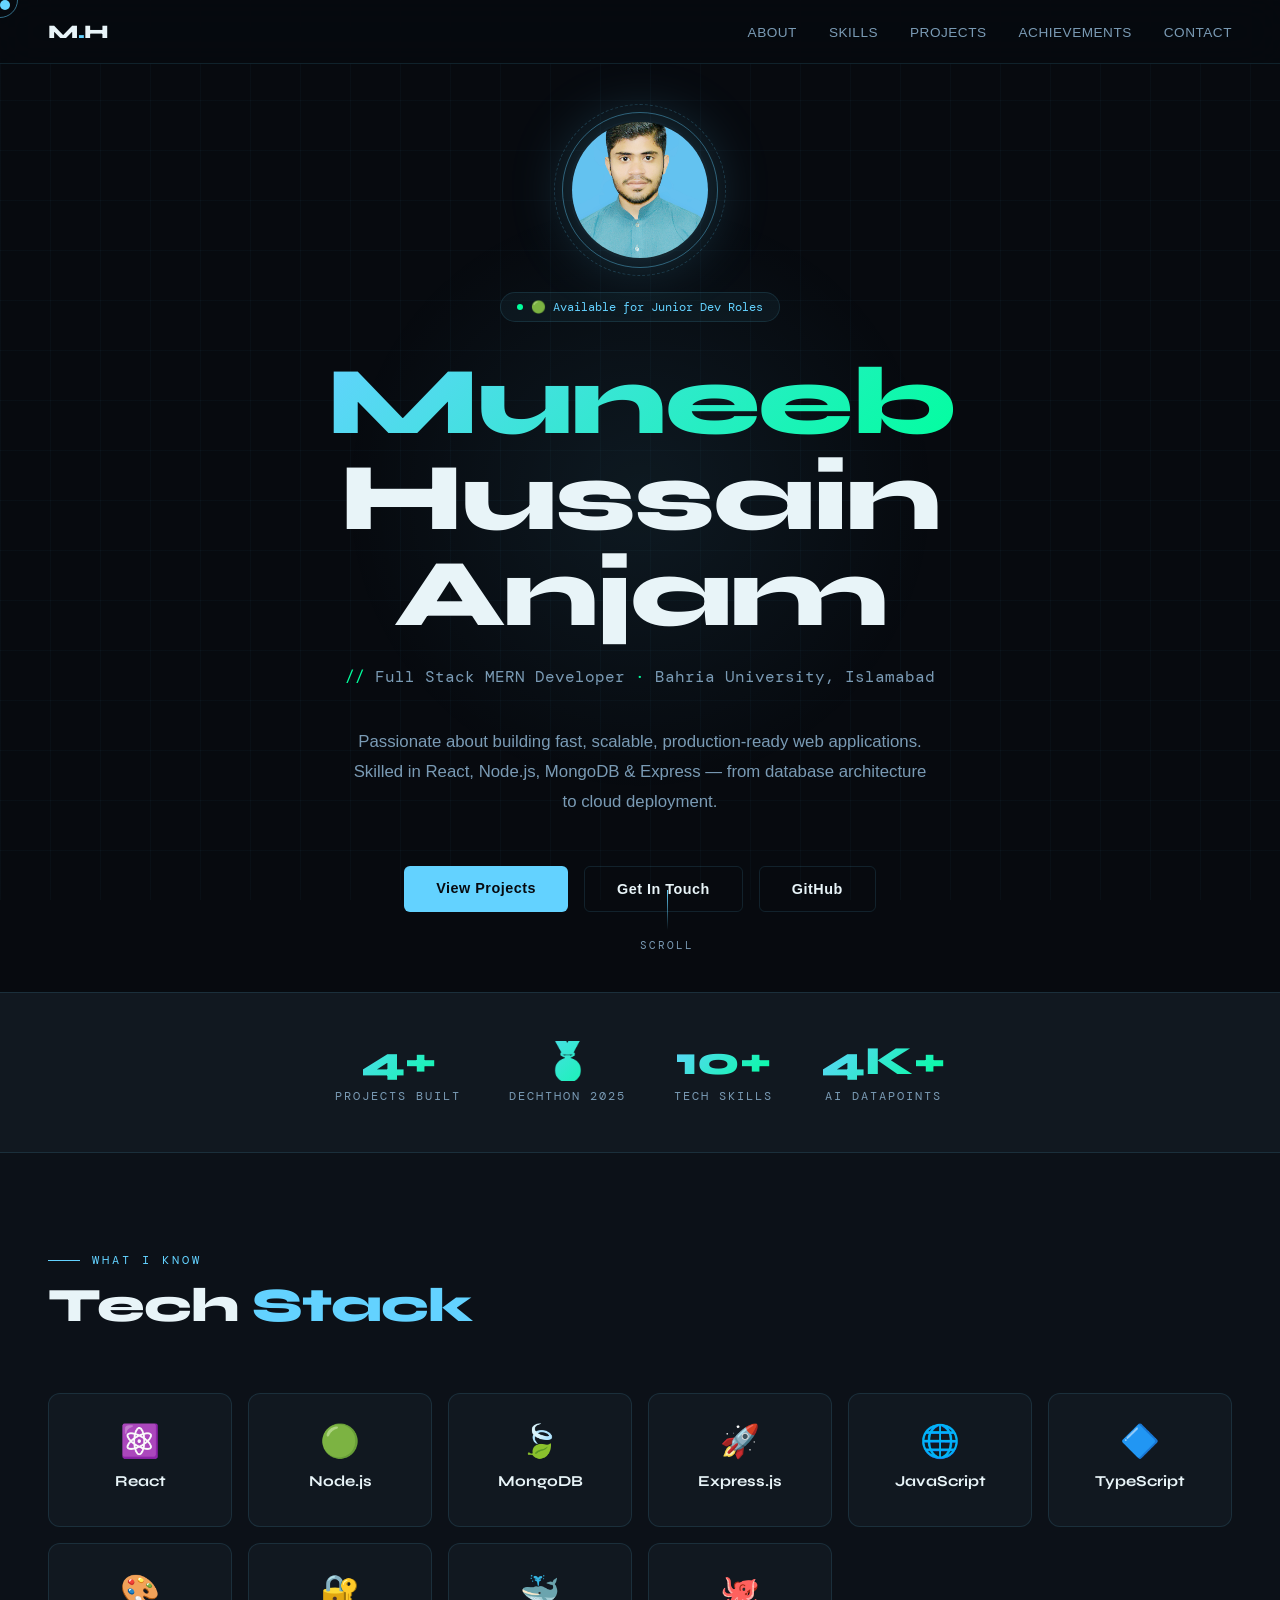
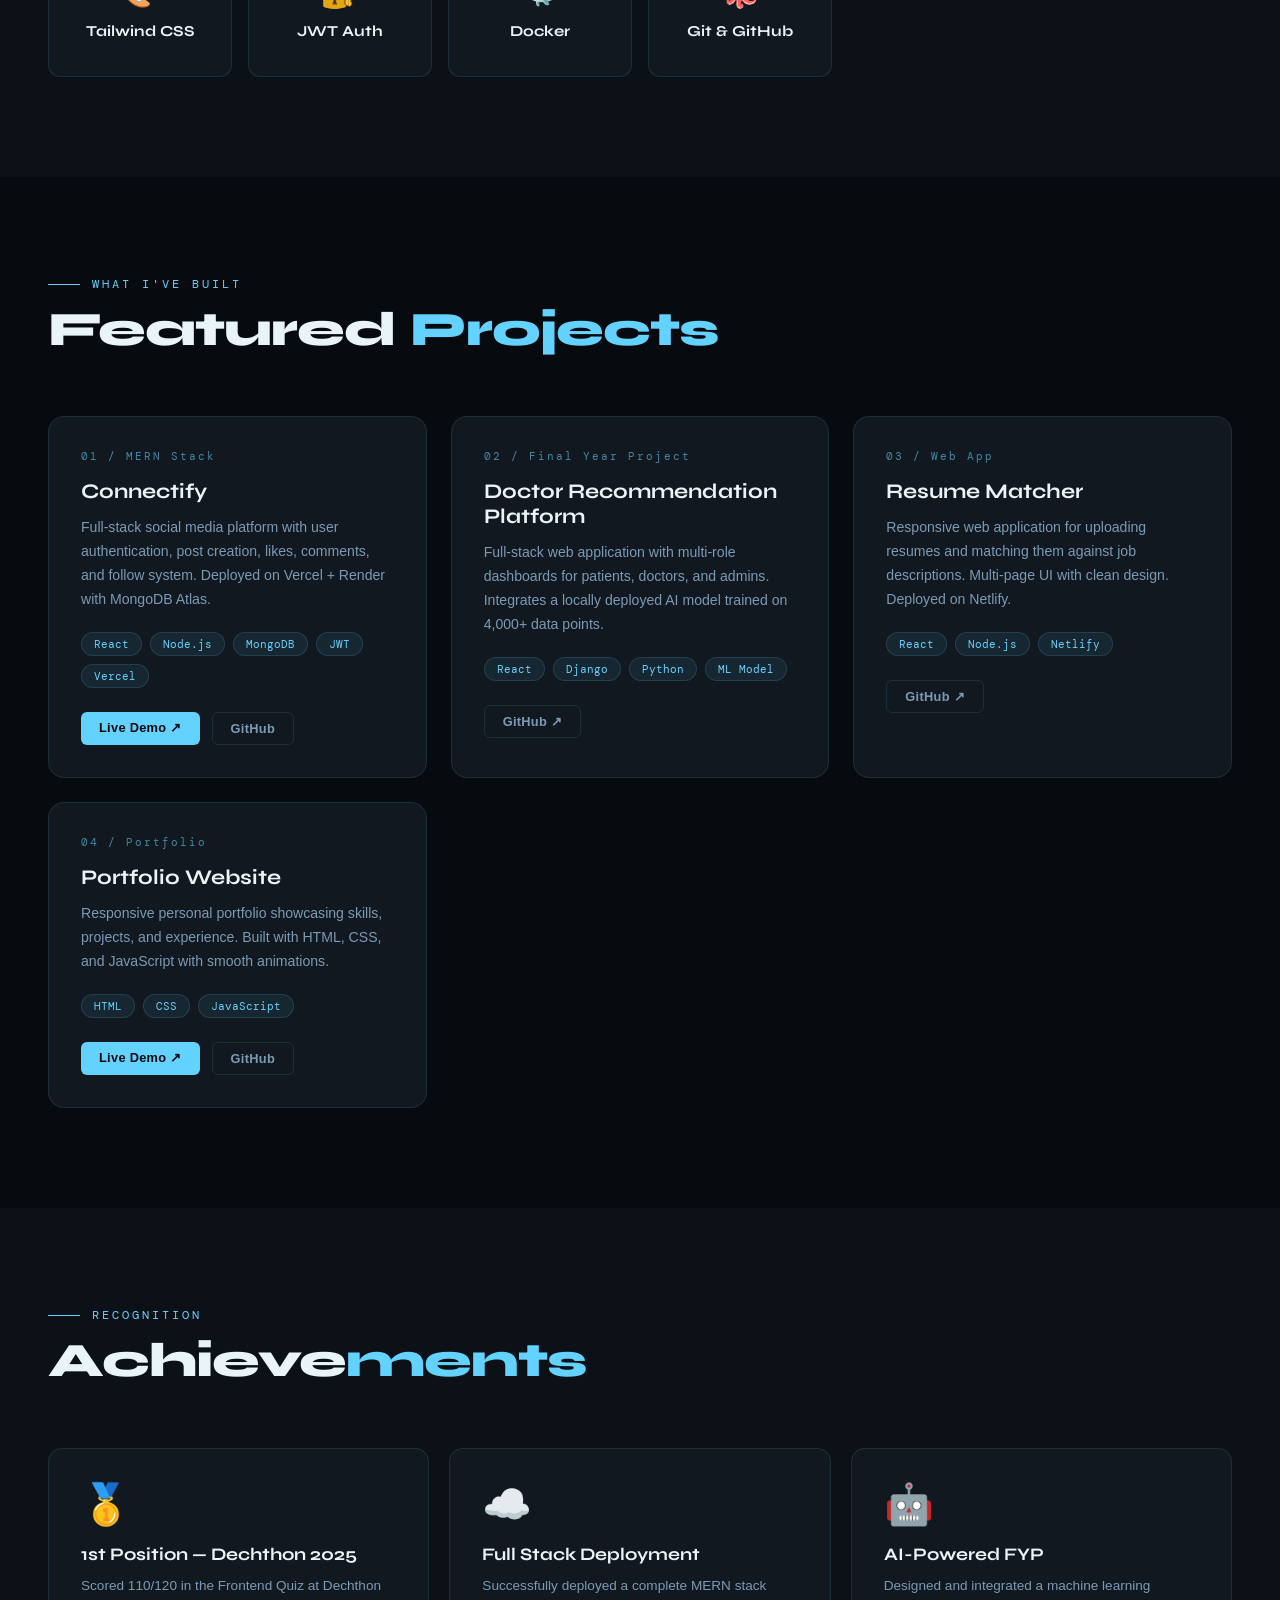
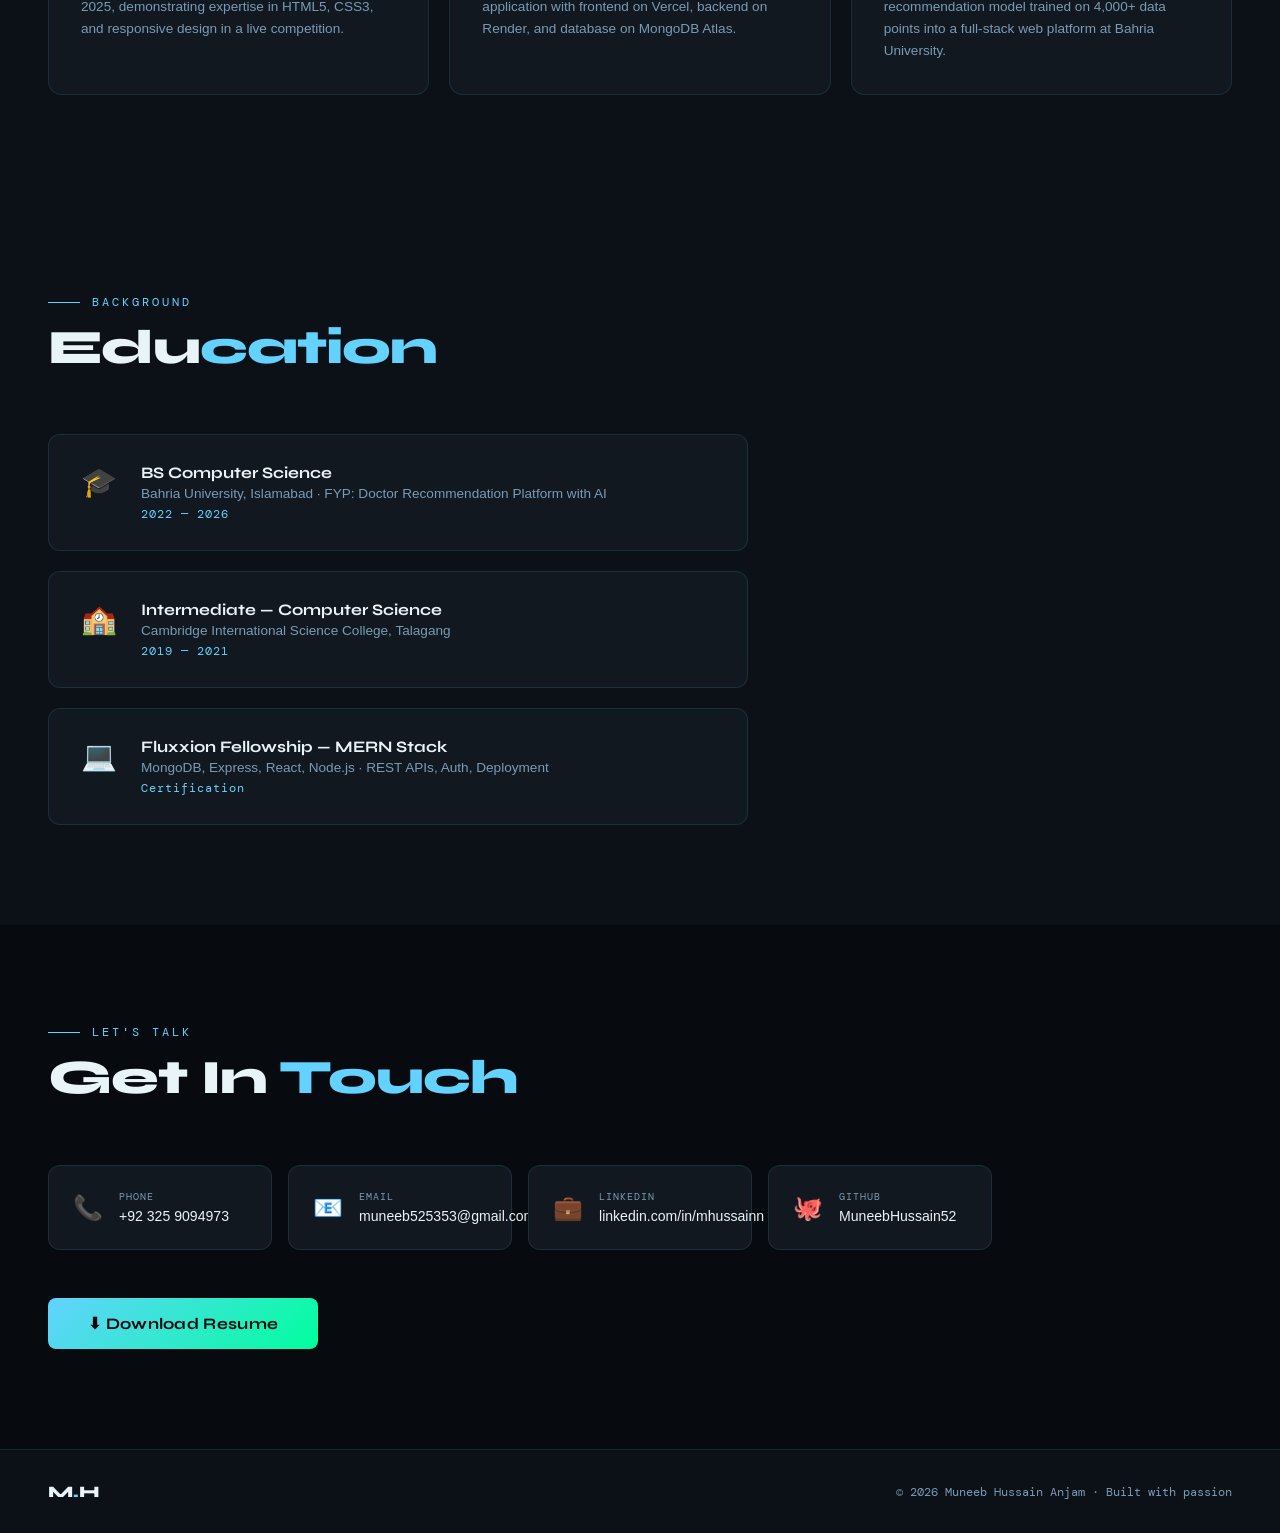
==== commit 9d954afb: "Fix: Updated the design and styling of Portfolio" ====
--- a/src/index.html
+++ b/src/index.html
@@ -3,338 +3,1412 @@
   <head>
     <meta charset="UTF-8" />
     <meta name="viewport" content="width=device-width, initial-scale=1.0" />
-    <link rel="stylesheet" href="styles.css" />
-    <title>Muneeb Hussain Anjam | MERN Stack Developer</title>
+    <title>Muneeb Hussain | MERN Stack Developer</title>
+    <link rel="preconnect" href="https://fonts.googleapis.com" />
+    <link rel="preconnect" href="https://fonts.gstatic.com" crossorigin />
+    <link
+      href="https://fonts.googleapis.com/css2?family=Syne:wght@400;600;700;800&family=DM+Mono:wght@300;400;500&family=Cabinet+Grotesk:wght@400;500;700&display=swap"
+      rel="stylesheet"
+    />
+    <style>
+      :root {
+        --bg: #070a0f;
+        --bg2: #0c1118;
+        --surface: #111820;
+        --surface2: #1a2332;
+        --border: rgba(99, 210, 255, 0.12);
+        --accent: #63d2ff;
+        --accent2: #00ff9d;
+        --accent3: #ff6b6b;
+        --text: #e8f4f8;
+        --text-dim: #7a9bb5;
+        --glow: 0 0 30px rgba(99, 210, 255, 0.15);
+        --glow-strong: 0 0 60px rgba(99, 210, 255, 0.25);
+      }
+
+      * {
+        margin: 0;
+        padding: 0;
+        box-sizing: border-box;
+      }
+
+      html {
+        scroll-behavior: smooth;
+      }
+
+      body {
+        font-family: "Cabinet Grotesk", sans-serif;
+        background: var(--bg);
+        color: var(--text);
+        overflow-x: hidden;
+        cursor: none;
+      }
+
+      /* Custom cursor */
+      .cursor {
+        width: 10px;
+        height: 10px;
+        background: var(--accent);
+        border-radius: 50%;
+        position: fixed;
+        top: 0;
+        left: 0;
+        pointer-events: none;
+        z-index: 9999;
+        transition: transform 0.1s ease;
+        mix-blend-mode: screen;
+      }
+      .cursor-ring {
+        width: 36px;
+        height: 36px;
+        border: 1.5px solid var(--accent);
+        border-radius: 50%;
+        position: fixed;
+        top: 0;
+        left: 0;
+        pointer-events: none;
+        z-index: 9998;
+        transition: all 0.15s ease;
+        opacity: 0.5;
+      }
+
+      /* Animated grid background */
+      body::before {
+        content: "";
+        position: fixed;
+        inset: 0;
+        background-image:
+          linear-gradient(rgba(99, 210, 255, 0.03) 1px, transparent 1px),
+          linear-gradient(90deg, rgba(99, 210, 255, 0.03) 1px, transparent 1px);
+        background-size: 50px 50px;
+        pointer-events: none;
+        z-index: 0;
+      }
+
+      /* ── NAV ── */
+      nav {
+        position: fixed;
+        top: 0;
+        left: 0;
+        right: 0;
+        z-index: 1000;
+        padding: 20px 48px;
+        display: flex;
+        justify-content: space-between;
+        align-items: center;
+        background: rgba(7, 10, 15, 0.85);
+        backdrop-filter: blur(20px);
+        border-bottom: 1px solid var(--border);
+      }
+
+      .nav-logo {
+        font-family: "Syne", sans-serif;
+        font-weight: 800;
+        font-size: 1.2rem;
+        color: var(--text);
+        text-decoration: none;
+        letter-spacing: -0.5px;
+      }
+
+      .nav-logo span {
+        color: var(--accent);
+      }
+
+      nav ul {
+        list-style: none;
+        display: flex;
+        gap: 32px;
+      }
+
+      nav ul a {
+        text-decoration: none;
+        color: var(--text-dim);
+        font-size: 0.85rem;
+        font-weight: 500;
+        letter-spacing: 0.5px;
+        text-transform: uppercase;
+        transition: color 0.2s;
+        position: relative;
+      }
+
+      nav ul a::after {
+        content: "";
+        position: absolute;
+        bottom: -4px;
+        left: 0;
+        width: 0;
+        height: 1px;
+        background: var(--accent);
+        transition: width 0.3s ease;
+      }
+
+      nav ul a:hover {
+        color: var(--accent);
+      }
+      nav ul a:hover::after {
+        width: 100%;
+      }
+
+      /* ── HERO ── */
+      .hero {
+        min-height: 100vh;
+        display: flex;
+        align-items: center;
+        justify-content: center;
+        position: relative;
+        padding: 120px 48px 80px;
+        overflow: hidden;
+      }
+
+      .hero-glow {
+        position: absolute;
+        width: 600px;
+        height: 600px;
+        border-radius: 50%;
+        background: radial-gradient(
+          circle,
+          rgba(99, 210, 255, 0.08) 0%,
+          transparent 70%
+        );
+        top: 50%;
+        left: 50%;
+        transform: translate(-50%, -50%);
+        pointer-events: none;
+        animation: pulse-glow 4s ease-in-out infinite;
+      }
+
+      @keyframes pulse-glow {
+        0%,
+        100% {
+          opacity: 0.6;
+          transform: translate(-50%, -50%) scale(1);
+        }
+        50% {
+          opacity: 1;
+          transform: translate(-50%, -50%) scale(1.1);
+        }
+      }
+
+      .hero-content {
+        position: relative;
+        z-index: 1;
+        max-width: 900px;
+        text-align: center;
+      }
+
+      .hero-badge {
+        display: inline-flex;
+        align-items: center;
+        gap: 8px;
+        padding: 6px 16px;
+        border: 1px solid var(--border);
+        border-radius: 100px;
+        font-family: "DM Mono", monospace;
+        font-size: 0.75rem;
+        color: var(--accent);
+        background: rgba(99, 210, 255, 0.05);
+        margin-bottom: 32px;
+        animation: fade-up 0.8s ease both;
+      }
+
+      .hero-badge::before {
+        content: "";
+        width: 6px;
+        height: 6px;
+        border-radius: 50%;
+        background: var(--accent2);
+        animation: blink 1.5s infinite;
+      }
+
+      @keyframes blink {
+        0%,
+        100% {
+          opacity: 1;
+        }
+        50% {
+          opacity: 0.2;
+        }
+      }
+
+      .hero h1 {
+        font-family: "Syne", sans-serif;
+        font-size: clamp(3rem, 8vw, 6rem);
+        font-weight: 800;
+        line-height: 1;
+        letter-spacing: -2px;
+        margin-bottom: 24px;
+        animation: fade-up 0.8s 0.1s ease both;
+      }
+
+      .hero h1 .name-accent {
+        background: linear-gradient(135deg, var(--accent), var(--accent2));
+        -webkit-background-clip: text;
+        -webkit-text-fill-color: transparent;
+        background-clip: text;
+      }
+
+      .hero-role {
+        font-family: "DM Mono", monospace;
+        font-size: 1rem;
+        color: var(--text-dim);
+        margin-bottom: 40px;
+        animation: fade-up 0.8s 0.2s ease both;
+      }
+
+      .hero-role .highlight {
+        color: var(--accent2);
+      }
+
+      .hero-desc {
+        max-width: 580px;
+        margin: 0 auto 48px;
+        font-size: 1.05rem;
+        color: var(--text-dim);
+        line-height: 1.8;
+        animation: fade-up 0.8s 0.3s ease both;
+      }
+
+      .hero-cta {
+        display: flex;
+        gap: 16px;
+        justify-content: center;
+        flex-wrap: wrap;
+        animation: fade-up 0.8s 0.4s ease both;
+      }
+
+      .btn-primary {
+        padding: 14px 32px;
+        background: var(--accent);
+        color: var(--bg);
+        border: none;
+        border-radius: 6px;
+        font-family: "Cabinet Grotesk", sans-serif;
+        font-weight: 700;
+        font-size: 0.9rem;
+        text-decoration: none;
+        transition: all 0.3s ease;
+        letter-spacing: 0.5px;
+        cursor: none;
+      }
+
+      .btn-primary:hover {
+        background: var(--accent2);
+        transform: translateY(-2px);
+        box-shadow: 0 8px 30px rgba(0, 255, 157, 0.3);
+      }
+
+      .btn-outline {
+        padding: 14px 32px;
+        background: transparent;
+        color: var(--text);
+        border: 1px solid var(--border);
+        border-radius: 6px;
+        font-family: "Cabinet Grotesk", sans-serif;
+        font-weight: 700;
+        font-size: 0.9rem;
+        text-decoration: none;
+        transition: all 0.3s ease;
+        letter-spacing: 0.5px;
+        cursor: none;
+      }
+
+      .btn-outline:hover {
+        border-color: var(--accent);
+        color: var(--accent);
+        transform: translateY(-2px);
+      }
+
+      .hero-avatar {
+        width: 140px;
+        height: 140px;
+        border-radius: 50%;
+        border: 2px solid var(--border);
+        object-fit: cover;
+        margin: 0 auto 32px;
+        display: block;
+        box-shadow: var(--glow-strong);
+        animation: fade-up 0.8s ease both;
+        position: relative;
+      }
+
+      .avatar-wrap {
+        position: relative;
+        width: 140px;
+        margin: 0 auto 32px;
+        animation: fade-up 0.8s ease both;
+      }
+
+      .avatar-wrap::before {
+        content: "";
+        position: absolute;
+        inset: -8px;
+        border-radius: 50%;
+        border: 1px solid var(--accent);
+        opacity: 0.4;
+        animation: spin 8s linear infinite;
+      }
+
+      .avatar-wrap::after {
+        content: "";
+        position: absolute;
+        inset: -16px;
+        border-radius: 50%;
+        border: 1px dashed rgba(99, 210, 255, 0.2);
+        animation: spin 12s linear infinite reverse;
+      }
+
+      @keyframes spin {
+        to {
+          transform: rotate(360deg);
+        }
+      }
+
+      @keyframes fade-up {
+        from {
+          opacity: 0;
+          transform: translateY(24px);
+        }
+        to {
+          opacity: 1;
+          transform: translateY(0);
+        }
+      }
+
+      .scroll-indicator {
+        position: absolute;
+        bottom: 40px;
+        left: 50%;
+        transform: translateX(-50%);
+        display: flex;
+        flex-direction: column;
+        align-items: center;
+        gap: 8px;
+        color: var(--text-dim);
+        font-family: "DM Mono", monospace;
+        font-size: 0.7rem;
+        letter-spacing: 2px;
+        text-transform: uppercase;
+        animation: fade-up 1s 0.8s ease both;
+      }
+
+      .scroll-line {
+        width: 1px;
+        height: 40px;
+        background: linear-gradient(to bottom, var(--accent), transparent);
+        animation: scroll-pulse 2s infinite;
+      }
+
+      @keyframes scroll-pulse {
+        0% {
+          opacity: 0;
+          transform: scaleY(0);
+          transform-origin: top;
+        }
+        50% {
+          opacity: 1;
+        }
+        100% {
+          opacity: 0;
+          transform: scaleY(1);
+          transform-origin: top;
+        }
+      }
+
+      /* ── SECTIONS ── */
+      section {
+        padding: 100px 48px;
+        position: relative;
+        z-index: 1;
+      }
+
+      .section-label {
+        font-family: "DM Mono", monospace;
+        font-size: 0.72rem;
+        color: var(--accent);
+        letter-spacing: 3px;
+        text-transform: uppercase;
+        margin-bottom: 12px;
+        display: flex;
+        align-items: center;
+        gap: 12px;
+      }
+
+      .section-label::before {
+        content: "";
+        width: 32px;
+        height: 1px;
+        background: var(--accent);
+      }
+
+      .section-title {
+        font-family: "Syne", sans-serif;
+        font-size: clamp(2rem, 4vw, 3rem);
+        font-weight: 800;
+        letter-spacing: -1px;
+        margin-bottom: 60px;
+        line-height: 1.1;
+      }
+
+      .section-title span {
+        color: var(--accent);
+      }
+
+      /* ── SKILLS ── */
+      #Skills {
+        background: var(--bg2);
+      }
+
+      .skills-grid {
+        display: grid;
+        grid-template-columns: repeat(auto-fill, minmax(180px, 1fr));
+        gap: 16px;
+      }
+
+      .skill-card {
+        background: var(--surface);
+        border: 1px solid var(--border);
+        border-radius: 12px;
+        padding: 28px 20px;
+        text-align: center;
+        transition: all 0.3s ease;
+        cursor: none;
+        position: relative;
+        overflow: hidden;
+        group: true;
+      }
+
+      .skill-card::before {
+        content: "";
+        position: absolute;
+        inset: 0;
+        background: linear-gradient(
+          135deg,
+          rgba(99, 210, 255, 0.05),
+          transparent
+        );
+        opacity: 0;
+        transition: opacity 0.3s;
+      }
+
+      .skill-card:hover::before {
+        opacity: 1;
+      }
+
+      .skill-card:hover {
+        border-color: rgba(99, 210, 255, 0.4);
+        transform: translateY(-4px);
+        box-shadow: var(--glow);
+      }
+
+      .skill-icon {
+        font-size: 2rem;
+        margin-bottom: 12px;
+        display: block;
+      }
+
+      .skill-name {
+        font-family: "Syne", sans-serif;
+        font-weight: 700;
+        font-size: 0.95rem;
+        color: var(--text);
+        margin-bottom: 8px;
+      }
+
+      .skill-desc {
+        font-size: 0.78rem;
+        color: var(--text-dim);
+        line-height: 1.5;
+        display: none;
+      }
+
+      .skill-card:hover .skill-desc {
+        display: block;
+      }
+      .skill-card:hover .skill-icon {
+        display: none;
+      }
+
+      /* ── PROJECTS ── */
+      #Projects {
+        background: var(--bg);
+      }
+
+      .projects-grid {
+        display: grid;
+        grid-template-columns: repeat(auto-fill, minmax(340px, 1fr));
+        gap: 24px;
+      }
+
+      .project-card {
+        background: var(--surface);
+        border: 1px solid var(--border);
+        border-radius: 16px;
+        padding: 32px;
+        transition: all 0.3s ease;
+        cursor: none;
+        position: relative;
+        overflow: hidden;
+      }
+
+      .project-card::after {
+        content: "";
+        position: absolute;
+        top: 0;
+        left: 0;
+        right: 0;
+        height: 2px;
+        background: linear-gradient(90deg, var(--accent), var(--accent2));
+        transform: scaleX(0);
+        transform-origin: left;
+        transition: transform 0.4s ease;
+      }
+
+      .project-card:hover::after {
+        transform: scaleX(1);
+      }
+
+      .project-card:hover {
+        border-color: rgba(99, 210, 255, 0.3);
+        transform: translateY(-6px);
+        box-shadow: var(--glow-strong);
+      }
+
+      .project-num {
+        font-family: "DM Mono", monospace;
+        font-size: 0.7rem;
+        color: var(--accent);
+        letter-spacing: 2px;
+        margin-bottom: 16px;
+        opacity: 0.6;
+      }
+
+      .project-title {
+        font-family: "Syne", sans-serif;
+        font-size: 1.3rem;
+        font-weight: 700;
+        margin-bottom: 12px;
+        color: var(--text);
+      }
+
+      .project-desc {
+        font-size: 0.88rem;
+        color: var(--text-dim);
+        line-height: 1.7;
+        margin-bottom: 20px;
+      }
+
+      .project-tags {
+        display: flex;
+        flex-wrap: wrap;
+        gap: 8px;
+        margin-bottom: 24px;
+      }
+
+      .tag {
+        padding: 4px 12px;
+        background: rgba(99, 210, 255, 0.08);
+        border: 1px solid rgba(99, 210, 255, 0.15);
+        border-radius: 100px;
+        font-family: "DM Mono", monospace;
+        font-size: 0.7rem;
+        color: var(--accent);
+      }
+
+      .project-links {
+        display: flex;
+        gap: 12px;
+      }
+
+      .project-links a {
+        padding: 8px 18px;
+        border-radius: 6px;
+        font-size: 0.8rem;
+        font-weight: 600;
+        text-decoration: none;
+        transition: all 0.2s;
+        cursor: none;
+        letter-spacing: 0.3px;
+      }
+
+      .link-live {
+        background: var(--accent);
+        color: var(--bg);
+      }
+
+      .link-live:hover {
+        background: var(--accent2);
+        box-shadow: 0 4px 20px rgba(0, 255, 157, 0.3);
+      }
+
+      .link-gh {
+        background: transparent;
+        color: var(--text-dim);
+        border: 1px solid var(--border);
+      }
+
+      .link-gh:hover {
+        border-color: var(--accent);
+        color: var(--accent);
+      }
+
+      /* ── ACHIEVEMENTS ── */
+      #Achievements {
+        background: var(--bg2);
+      }
+
+      .achievements-grid {
+        display: grid;
+        grid-template-columns: repeat(auto-fill, minmax(300px, 1fr));
+        gap: 20px;
+      }
+
+      .achievement-card {
+        background: var(--surface);
+        border: 1px solid var(--border);
+        border-radius: 14px;
+        padding: 32px;
+        position: relative;
+        overflow: hidden;
+        transition: all 0.3s ease;
+        cursor: none;
+      }
+
+      .achievement-card:hover {
+        border-color: rgba(255, 107, 107, 0.4);
+        transform: translateY(-4px);
+        box-shadow: 0 0 40px rgba(255, 107, 107, 0.1);
+      }
+
+      .ach-icon {
+        font-size: 2.5rem;
+        margin-bottom: 16px;
+        display: block;
+      }
+
+      .ach-title {
+        font-family: "Syne", sans-serif;
+        font-size: 1.1rem;
+        font-weight: 700;
+        margin-bottom: 10px;
+        color: var(--text);
+      }
+
+      .ach-desc {
+        font-size: 0.85rem;
+        color: var(--text-dim);
+        line-height: 1.6;
+      }
+
+      /* ── CONTACT ── */
+      #Contact {
+        background: var(--bg);
+      }
+
+      .contact-grid {
+        display: grid;
+        grid-template-columns: repeat(auto-fill, minmax(220px, 1fr));
+        gap: 16px;
+        margin-bottom: 48px;
+      }
+
+      .contact-card {
+        background: var(--surface);
+        border: 1px solid var(--border);
+        border-radius: 12px;
+        padding: 24px;
+        display: flex;
+        align-items: center;
+        gap: 16px;
+        text-decoration: none;
+        color: var(--text);
+        transition: all 0.3s ease;
+        cursor: none;
+      }
+
+      .contact-card:hover {
+        border-color: rgba(99, 210, 255, 0.4);
+        transform: translateY(-3px);
+        box-shadow: var(--glow);
+        color: var(--accent);
+      }
+
+      .contact-icon {
+        font-size: 1.5rem;
+        flex-shrink: 0;
+      }
+
+      .contact-info small {
+        display: block;
+        font-family: "DM Mono", monospace;
+        font-size: 0.65rem;
+        color: var(--text-dim);
+        letter-spacing: 1px;
+        text-transform: uppercase;
+        margin-bottom: 4px;
+      }
+
+      .contact-info span {
+        font-size: 0.88rem;
+        font-weight: 500;
+      }
+
+      .resume-btn {
+        display: inline-flex;
+        align-items: center;
+        gap: 10px;
+        padding: 16px 40px;
+        background: linear-gradient(135deg, var(--accent), var(--accent2));
+        color: var(--bg);
+        text-decoration: none;
+        border-radius: 8px;
+        font-family: "Syne", sans-serif;
+        font-weight: 700;
+        font-size: 1rem;
+        transition: all 0.3s ease;
+        cursor: none;
+        letter-spacing: 0.3px;
+      }
+
+      .resume-btn:hover {
+        transform: translateY(-3px);
+        box-shadow: 0 12px 40px rgba(99, 210, 255, 0.3);
+      }
+
+      /* ── FOOTER ── */
+      footer {
+        background: var(--bg2);
+        border-top: 1px solid var(--border);
+        padding: 32px 48px;
+        display: flex;
+        justify-content: space-between;
+        align-items: center;
+        position: relative;
+        z-index: 1;
+      }
+
+      .footer-logo {
+        font-family: "Syne", sans-serif;
+        font-weight: 800;
+        font-size: 1rem;
+      }
+
+      .footer-logo span {
+        color: var(--accent);
+      }
+
+      footer p {
+        font-family: "DM Mono", monospace;
+        font-size: 0.75rem;
+        color: var(--text-dim);
+      }
+
+      /* ── STATS BAR ── */
+      .stats-bar {
+        display: flex;
+        gap: 48px;
+        justify-content: center;
+        padding: 48px;
+        background: var(--surface);
+        border-top: 1px solid var(--border);
+        border-bottom: 1px solid var(--border);
+        position: relative;
+        z-index: 1;
+      }
+
+      .stat-item {
+        text-align: center;
+      }
+
+      .stat-num {
+        font-family: "Syne", sans-serif;
+        font-size: 2.5rem;
+        font-weight: 800;
+        background: linear-gradient(135deg, var(--accent), var(--accent2));
+        -webkit-background-clip: text;
+        -webkit-text-fill-color: transparent;
+        background-clip: text;
+        line-height: 1;
+        margin-bottom: 8px;
+      }
+
+      .stat-label {
+        font-family: "DM Mono", monospace;
+        font-size: 0.72rem;
+        color: var(--text-dim);
+        letter-spacing: 2px;
+        text-transform: uppercase;
+      }
+
+      /* ── EDUCATION ── */
+      #Education {
+        background: var(--bg2);
+      }
+
+      .edu-list {
+        display: flex;
+        flex-direction: column;
+        gap: 20px;
+        max-width: 700px;
+      }
+
+      .edu-card {
+        background: var(--surface);
+        border: 1px solid var(--border);
+        border-radius: 12px;
+        padding: 28px 32px;
+        display: flex;
+        align-items: flex-start;
+        gap: 24px;
+        transition: all 0.3s ease;
+        cursor: none;
+      }
+
+      .edu-card:hover {
+        border-color: rgba(99, 210, 255, 0.3);
+        transform: translateX(6px);
+        box-shadow: var(--glow);
+      }
+
+      .edu-icon {
+        font-size: 1.8rem;
+        flex-shrink: 0;
+        margin-top: 2px;
+      }
+
+      .edu-title {
+        font-family: "Syne", sans-serif;
+        font-weight: 700;
+        font-size: 1rem;
+        margin-bottom: 4px;
+      }
+
+      .edu-sub {
+        font-size: 0.85rem;
+        color: var(--text-dim);
+        margin-bottom: 6px;
+      }
+
+      .edu-year {
+        font-family: "DM Mono", monospace;
+        font-size: 0.72rem;
+        color: var(--accent);
+        letter-spacing: 1px;
+      }
+
+      /* ── RESPONSIVE ── */
+      @media (max-width: 768px) {
+        nav {
+          padding: 16px 20px;
+        }
+        nav ul {
+          gap: 16px;
+        }
+        nav ul a {
+          font-size: 0.75rem;
+        }
+        .hero {
+          padding: 100px 20px 60px;
+        }
+        section {
+          padding: 70px 20px;
+        }
+        .skills-grid {
+          grid-template-columns: repeat(2, 1fr);
+        }
+        .projects-grid {
+          grid-template-columns: 1fr;
+        }
+        .stats-bar {
+          gap: 24px;
+          padding: 32px 20px;
+          flex-wrap: wrap;
+        }
+        footer {
+          flex-direction: column;
+          gap: 12px;
+          text-align: center;
+          padding: 24px 20px;
+        }
+      }
+
+      @media (max-width: 480px) {
+        nav ul {
+          display: none;
+        }
+        .hero h1 {
+          font-size: 2.5rem;
+        }
+        .skills-grid {
+          grid-template-columns: repeat(2, 1fr);
+          gap: 12px;
+        }
+        .section-title {
+          font-size: 1.8rem;
+        }
+      }
+    </style>
   </head>
   <body>
-    <!-- NAVIGATION -->
-    <div class="header" id="Header">
-      <h1>Muneeb Hussain Anjam</h1>
+    <!-- Custom Cursor -->
+    <div class="cursor" id="cursor"></div>
+    <div class="cursor-ring" id="cursorRing"></div>
+
+    <!-- NAV -->
+    <nav>
+      <a href="#" class="nav-logo">M<span>.</span>H</a>
       <ul>
-        <li><a href="#Header">Home</a></li>
         <li><a href="#About">About</a></li>
         <li><a href="#Skills">Skills</a></li>
         <li><a href="#Projects">Projects</a></li>
         <li><a href="#Achievements">Achievements</a></li>
         <li><a href="#Contact">Contact</a></li>
-        <li><a href="#Resume">Resume</a></li>
       </ul>
-    </div>
-
-    <!-- ABOUT -->
-    <div class="about" id="About">
-      <img src="images/1.jpg" alt="Muneeb Hussain Anjam" />
-      <h2>Muneeb Hussain Anjam</h2>
-      <h3>MERN Stack Developer</h3>
-      <p>
-        Passionate MERN Stack Developer skilled in building fast, scalable, and
-        production-ready web applications using MongoDB, Express.js, React, and
-        Node.js. Experienced in designing RESTful APIs, implementing JWT
-        authentication, and delivering responsive, user-focused interfaces.
-        Proven ability to manage full-stack projects end-to-end — from database
-        architecture to cloud deployment.
-      </p>
-      <div class="social-links">
-        <a href="https://github.com/MuneebHussain52" target="_blank">GitHub</a>
-        <a href="https://linkedin.com/in/mhussainn" target="_blank">LinkedIn</a>
-        <a href="mailto:muneeb525353@gmail.com">Email</a>
+    </nav>
+
+    <!-- HERO -->
+    <section class="hero" id="About">
+      <div class="hero-glow"></div>
+      <div class="hero-content">
+        <div class="avatar-wrap">
+          <img src="images/1.jpg" alt="Muneeb Hussain" class="hero-avatar" />
+        </div>
+        <div class="hero-badge">🟢 Available for Junior Dev Roles</div>
+        <h1><span class="name-accent">Muneeb</span><br />Hussain Anjam</h1>
+        <p class="hero-role">
+          <span class="highlight">// </span>Full Stack MERN Developer
+          <span class="highlight"> · </span>Bahria University, Islamabad
+        </p>
+        <p class="hero-desc">
+          Passionate about building fast, scalable, production-ready web
+          applications. Skilled in React, Node.js, MongoDB & Express — from
+          database architecture to cloud deployment.
+        </p>
+        <div class="hero-cta">
+          <a href="#Projects" class="btn-primary">View Projects</a>
+          <a href="#Contact" class="btn-outline">Get In Touch</a>
+          <a
+            href="https://github.com/MuneebHussain52"
+            target="_blank"
+            class="btn-outline"
+            >GitHub</a
+          >
+        </div>
+      </div>
+      <div class="scroll-indicator">
+        <div class="scroll-line"></div>
+        scroll
+      </div>
+    </section>
+
+    <!-- STATS -->
+    <div class="stats-bar">
+      <div class="stat-item">
+        <div class="stat-num">4+</div>
+        <div class="stat-label">Projects Built</div>
+      </div>
+      <div class="stat-item">
+        <div class="stat-num">🥇</div>
+        <div class="stat-label">Dechthon 2025</div>
+      </div>
+      <div class="stat-item">
+        <div class="stat-num">10+</div>
+        <div class="stat-label">Tech Skills</div>
+      </div>
+      <div class="stat-item">
+        <div class="stat-num">4K+</div>
+        <div class="stat-label">AI Datapoints</div>
       </div>
     </div>
 
     <!-- SKILLS -->
-    <div class="skills" id="Skills">
-      <h2>Skills</h2>
-      <ul>
-        <li class="card">
-          <div class="card-inner">
-            <div class="card-front">React</div>
-            <div class="card-back">
-              Building dynamic, responsive user interfaces using React Hooks,
-              Context API, and state management. Experienced with
-              component-based architecture and modern React patterns.
+    <section id="Skills">
+      <div class="section-label">What I Know</div>
+      <h2 class="section-title">Tech <span>Stack</span></h2>
+      <div class="skills-grid">
+        <div class="skill-card">
+          <span class="skill-icon">⚛️</span>
+          <div class="skill-name">React</div>
+          <div class="skill-desc">
+            Dynamic UIs with Hooks, Context API & component-based architecture.
+          </div>
+        </div>
+        <div class="skill-card">
+          <span class="skill-icon">🟢</span>
+          <div class="skill-name">Node.js</div>
+          <div class="skill-desc">
+            Scalable server-side apps with Express, middleware & REST API
+            design.
+          </div>
+        </div>
+        <div class="skill-card">
+          <span class="skill-icon">🍃</span>
+          <div class="skill-name">MongoDB</div>
+          <div class="skill-desc">
+            Schema design, Mongoose, aggregations & MongoDB Atlas cloud.
+          </div>
+        </div>
+        <div class="skill-card">
+          <span class="skill-icon">🚀</span>
+          <div class="skill-name">Express.js</div>
+          <div class="skill-desc">
+            RESTful APIs with auth middleware, CORS config & error handling.
+          </div>
+        </div>
+        <div class="skill-card">
+          <span class="skill-icon">🌐</span>
+          <div class="skill-name">JavaScript</div>
+          <div class="skill-desc">
+            Modern ES6+: async/await, promises, destructuring, functional
+            patterns.
+          </div>
+        </div>
+        <div class="skill-card">
+          <span class="skill-icon">🔷</span>
+          <div class="skill-name">TypeScript</div>
+          <div class="skill-desc">
+            Type-safe code for better quality, fewer errors, more maintainable
+            apps.
+          </div>
+        </div>
+        <div class="skill-card">
+          <span class="skill-icon">🎨</span>
+          <div class="skill-name">Tailwind CSS</div>
+          <div class="skill-desc">
+            Modern responsive UIs rapidly with utility-first approach.
+          </div>
+        </div>
+        <div class="skill-card">
+          <span class="skill-icon">🔐</span>
+          <div class="skill-name">JWT Auth</div>
+          <div class="skill-desc">
+            Secure auth with token generation, verification & role-based
+            control.
+          </div>
+        </div>
+        <div class="skill-card">
+          <span class="skill-icon">🐳</span>
+          <div class="skill-name">Docker</div>
+          <div class="skill-desc">
+            Containerizing apps for consistent dev & deployment environments.
+          </div>
+        </div>
+        <div class="skill-card">
+          <span class="skill-icon">🐙</span>
+          <div class="skill-name">Git & GitHub</div>
+          <div class="skill-desc">
+            Branching, rebasing, PRs & collaborative development workflows.
+          </div>
+        </div>
+      </div>
+    </section>
+
+    <!-- PROJECTS -->
+    <section id="Projects">
+      <div class="section-label">What I've Built</div>
+      <h2 class="section-title">Featured <span>Projects</span></h2>
+      <div class="projects-grid">
+        <div class="project-card">
+          <div class="project-num">01 / MERN Stack</div>
+          <div class="project-title">Connectify</div>
+          <p class="project-desc">
+            Full-stack social media platform with user authentication, post
+            creation, likes, comments, and follow system. Deployed on Vercel +
+            Render with MongoDB Atlas.
+          </p>
+          <div class="project-tags">
+            <span class="tag">React</span>
+            <span class="tag">Node.js</span>
+            <span class="tag">MongoDB</span>
+            <span class="tag">JWT</span>
+            <span class="tag">Vercel</span>
+          </div>
+          <div class="project-links">
+            <a
+              href="https://connectify-new-delta.vercel.app"
+              target="_blank"
+              class="link-live"
+              >Live Demo ↗</a
+            >
+            <a
+              href="https://github.com/MuneebHussain52/Connectify"
+              target="_blank"
+              class="link-gh"
+              >GitHub</a
+            >
+          </div>
+        </div>
+
+        <div class="project-card">
+          <div class="project-num">02 / Final Year Project</div>
+          <div class="project-title">Doctor Recommendation Platform</div>
+          <p class="project-desc">
+            Full-stack web application with multi-role dashboards for patients,
+            doctors, and admins. Integrates a locally deployed AI model trained
+            on 4,000+ data points.
+          </p>
+          <div class="project-tags">
+            <span class="tag">React</span>
+            <span class="tag">Django</span>
+            <span class="tag">Python</span>
+            <span class="tag">ML Model</span>
+          </div>
+          <div class="project-links">
+            <a
+              href="https://github.com/MuneebHussain52/Doctor-Recommendation-Platform"
+              target="_blank"
+              class="link-gh"
+              >GitHub ↗</a
+            >
+          </div>
+        </div>
+
+        <div class="project-card">
+          <div class="project-num">03 / Web App</div>
+          <div class="project-title">Resume Matcher</div>
+          <p class="project-desc">
+            Responsive web application for uploading resumes and matching them
+            against job descriptions. Multi-page UI with clean design. Deployed
+            on Netlify.
+          </p>
+          <div class="project-tags">
+            <span class="tag">React</span>
+            <span class="tag">Node.js</span>
+            <span class="tag">Netlify</span>
+          </div>
+          <div class="project-links">
+            <a
+              href="https://github.com/MuneebHussain52/jobfit-ui"
+              target="_blank"
+              class="link-gh"
+              >GitHub ↗</a
+            >
+          </div>
+        </div>
+
+        <div class="project-card">
+          <div class="project-num">04 / Portfolio</div>
+          <div class="project-title">Portfolio Website</div>
+          <p class="project-desc">
+            Responsive personal portfolio showcasing skills, projects, and
+            experience. Built with HTML, CSS, and JavaScript with smooth
+            animations.
+          </p>
+          <div class="project-tags">
+            <span class="tag">HTML</span>
+            <span class="tag">CSS</span>
+            <span class="tag">JavaScript</span>
+          </div>
+          <div class="project-links">
+            <a
+              href="https://muneebhussain53.netlify.app"
+              target="_blank"
+              class="link-live"
+              >Live Demo ↗</a
+            >
+            <a
+              href="https://github.com/MuneebHussain52/Portfolio-Website"
+              target="_blank"
+              class="link-gh"
+              >GitHub</a
+            >
+          </div>
+        </div>
+      </div>
+    </section>
+
+    <!-- ACHIEVEMENTS -->
+    <section id="Achievements">
+      <div class="section-label">Recognition</div>
+      <h2 class="section-title">Achieve<span>ments</span></h2>
+      <div class="achievements-grid">
+        <div class="achievement-card">
+          <span class="ach-icon">🥇</span>
+          <div class="ach-title">1st Position — Dechthon 2025</div>
+          <p class="ach-desc">
+            Scored 110/120 in the Frontend Quiz at Dechthon 2025, demonstrating
+            expertise in HTML5, CSS3, and responsive design in a live
+            competition.
+          </p>
+        </div>
+        <div class="achievement-card">
+          <span class="ach-icon">☁️</span>
+          <div class="ach-title">Full Stack Deployment</div>
+          <p class="ach-desc">
+            Successfully deployed a complete MERN stack application with
+            frontend on Vercel, backend on Render, and database on MongoDB
+            Atlas.
+          </p>
+        </div>
+        <div class="achievement-card">
+          <span class="ach-icon">🤖</span>
+          <div class="ach-title">AI-Powered FYP</div>
+          <p class="ach-desc">
+            Designed and integrated a machine learning recommendation model
+            trained on 4,000+ data points into a full-stack web platform at
+            Bahria University.
+          </p>
+        </div>
+      </div>
+    </section>
+
+    <!-- EDUCATION -->
+    <section id="Education">
+      <div class="section-label">Background</div>
+      <h2 class="section-title">Edu<span>cation</span></h2>
+      <div class="edu-list">
+        <div class="edu-card">
+          <div class="edu-icon">🎓</div>
+          <div>
+            <div class="edu-title">BS Computer Science</div>
+            <div class="edu-sub">
+              Bahria University, Islamabad · FYP: Doctor Recommendation Platform
+              with AI
             </div>
-          </div>
-        </li>
-        <li class="card">
-          <div class="card-inner">
-            <div class="card-front">Node.js</div>
-            <div class="card-back">
-              Building scalable server-side applications using Node.js and
-              Express.js. Experienced in REST API design, middleware, and
-              backend architecture.
+            <div class="edu-year">2022 — 2026</div>
+          </div>
+        </div>
+        <div class="edu-card">
+          <div class="edu-icon">🏫</div>
+          <div>
+            <div class="edu-title">Intermediate — Computer Science</div>
+            <div class="edu-sub">
+              Cambridge International Science College, Talagang
             </div>
-          </div>
-        </li>
-        <li class="card">
-          <div class="card-inner">
-            <div class="card-front">MongoDB</div>
-            <div class="card-back">
-              Designing and optimizing MongoDB schemas for production
-              applications. Experienced with Mongoose, aggregation pipelines,
-              and MongoDB Atlas cloud deployment.
+            <div class="edu-year">2019 — 2021</div>
+          </div>
+        </div>
+        <div class="edu-card">
+          <div class="edu-icon">💻</div>
+          <div>
+            <div class="edu-title">Fluxxion Fellowship — MERN Stack</div>
+            <div class="edu-sub">
+              MongoDB, Express, React, Node.js · REST APIs, Auth, Deployment
             </div>
-          </div>
-        </li>
-        <li class="card">
-          <div class="card-inner">
-            <div class="card-front">Express.js</div>
-            <div class="card-back">
-              Building RESTful APIs with Express.js including authentication
-              middleware, route protection, CORS configuration, and error
-              handling.
-            </div>
-          </div>
-        </li>
-        <li class="card">
-          <div class="card-inner">
-            <div class="card-front">JavaScript</div>
-            <div class="card-back">
-              Strong foundation in modern JavaScript (ES6+) including
-              async/await, promises, destructuring, and functional programming
-              patterns.
-            </div>
-          </div>
-        </li>
-        <li class="card">
-          <div class="card-inner">
-            <div class="card-front">TypeScript</div>
-            <div class="card-back">
-              Writing type-safe code with TypeScript to improve code quality,
-              catch errors early, and build more maintainable applications.
-            </div>
-          </div>
-        </li>
-        <li class="card">
-          <div class="card-inner">
-            <div class="card-front">Tailwind CSS</div>
-            <div class="card-back">
-              Building modern, responsive UIs rapidly with Tailwind CSS utility
-              classes. Experienced in creating clean, consistent designs across
-              devices.
-            </div>
-          </div>
-        </li>
-        <li class="card">
-          <div class="card-inner">
-            <div class="card-front">JWT Auth</div>
-            <div class="card-back">
-              Implementing secure authentication systems using JSON Web Tokens,
-              including token generation, verification, refresh tokens, and
-              role-based access control.
-            </div>
-          </div>
-        </li>
-        <li class="card">
-          <div class="card-inner">
-            <div class="card-front">Docker</div>
-            <div class="card-back">
-              Containerizing applications with Docker for consistent development
-              and deployment environments. Experienced with Dockerfiles and
-              container configuration.
-            </div>
-          </div>
-        </li>
-        <li class="card">
-          <div class="card-inner">
-            <div class="card-front">Git & GitHub</div>
-            <div class="card-back">
-              Version control with Git including branching, rebasing, pull
-              requests, and collaborative workflows. All projects maintained on
-              GitHub with clean commit history.
-            </div>
-          </div>
-        </li>
-      </ul>
-    </div>
-
-    <!-- PROJECTS -->
-    <div class="projects" id="Projects">
-      <h2>Projects</h2>
-      <ul>
-        <li class="card">
-          <div class="card-inner">
-            <div class="card-front">Connectify</div>
-            <div class="card-back">
-              A full-stack MERN social media platform with user authentication,
-              post creation, likes, comments, and follow system. Deployed on
-              Vercel (frontend) and Render (backend) with MongoDB Atlas.
-              <br /><br />
-              <a href="https://connectify-new-delta.vercel.app" target="_blank"
-                >Live Demo</a
-              >
-              |
-              <a
-                href="https://github.com/MuneebHussain52/Connectify"
-                target="_blank"
-                >GitHub</a
-              >
-            </div>
-          </div>
-        </li>
-        <li class="card">
-          <div class="card-inner">
-            <div class="card-front">Doctor Recommendation Platform</div>
-            <div class="card-back">
-              Final Year Project — A full-stack web application built with React
-              and Django featuring multi-role dashboards for patients, doctors,
-              and admins. Integrates a locally deployed AI model trained on
-              4,000+ data points.
-              <br /><br />
-              <a
-                href="https://github.com/MuneebHussain52/Doctor-Recommendation-Platform"
-                target="_blank"
-                >GitHub</a
-              >
-            </div>
-          </div>
-        </li>
-        <li class="card">
-          <div class="card-inner">
-            <div class="card-front">Resume Matcher</div>
-            <div class="card-back">
-              A responsive web application for uploading resumes and matching
-              them against job descriptions. Features a clean multi-page UI with
-              Home, Results, About and Contact pages. Deployed on Netlify.
-              <br /><br />
-              <a
-                href="https://github.com/MuneebHussain52/jobfit-ui"
-                target="_blank"
-                >GitHub</a
-              >
-            </div>
-          </div>
-        </li>
-        <li class="card">
-          <div class="card-inner">
-            <div class="card-front">Portfolio Website</div>
-            <div class="card-back">
-              A responsive personal portfolio website built with HTML, CSS, and
-              JavaScript showcasing skills, projects, and experience.
-              <br /><br />
-              <a href="https://muneebhussain53.netlify.app" target="_blank"
-                >Live Demo</a
-              >
-              |
-              <a
-                href="https://github.com/MuneebHussain52/Portfolio-Website"
-                target="_blank"
-                >GitHub</a
-              >
-            </div>
-          </div>
-        </li>
-      </ul>
-    </div>
-
-    <!-- ACHIEVEMENTS -->
-    <div class="achievements" id="Achievements">
-      <h2>Achievements</h2>
-      <ul>
-        <li class="card">
-          <div class="card-inner">
-            <div class="card-front">1st Position — Dechthon 2025</div>
-            <div class="card-back">
-              Scored 110/120 in the Frontend Quiz at Dechthon 2025, a live
-              coding competition demonstrating expertise in HTML5, CSS3, and
-              responsive design.
-            </div>
-          </div>
-        </li>
-        <li class="card">
-          <div class="card-inner">
-            <div class="card-front">Full Stack Deployment</div>
-            <div class="card-back">
-              Successfully deployed a complete MERN stack application
-              (Connectify) with frontend on Vercel, backend on Render, and
-              database on MongoDB Atlas.
-            </div>
-          </div>
-        </li>
-        <li class="card">
-          <div class="card-inner">
-            <div class="card-front">AI-Powered FYP</div>
-            <div class="card-back">
-              Designed and integrated a machine learning recommendation model
-              trained on 4,000+ data points into a full-stack web platform as
-              part of Final Year Project at Bahria University.
-            </div>
-          </div>
-        </li>
-      </ul>
-    </div>
-
-    <!-- EDUCATION -->
-    <div class="qualification" id="Qualification">
-      <h2>Education</h2>
-      <ul>
-        <li class="card">
-          <div class="card-inner">
-            <div class="card-front">BS Computer Science</div>
-            <div class="card-back">
-              Currently studying Bachelor of Science in Computer Science at
-              Bahria University, Islamabad (2022 — Present). Final Year Project:
-              Doctor Recommendation Platform with AI integration.
-            </div>
-          </div>
-        </li>
-        <li class="card">
-          <div class="card-inner">
-            <div class="card-front">Intermediate</div>
-            <div class="card-back">
-              Completed Intermediate from Cambridge International Science
-              College, Talagang (2019 — 2021). Strong foundation in computer
-              science and mathematics.
-            </div>
-          </div>
-        </li>
-        <li class="card">
-          <div class="card-inner">
-            <div class="card-front">Fluxxion Fellowship</div>
-            <div class="card-back">
-              MERN Stack Development training covering MongoDB, Express.js,
-              React, and Node.js. Hands-on experience with REST API development,
-              authentication, and deployment workflows.
-            </div>
-          </div>
-        </li>
-      </ul>
-    </div>
+            <div class="edu-year">Certification</div>
+          </div>
+        </div>
+      </div>
+    </section>
 
     <!-- CONTACT -->
-    <div class="contact" id="Contact">
-      <h2>Contact</h2>
-      <ul>
-        <li>📞 Phone: +92 325 9094973</li>
-        <li>
-          📧 Email:
-          <a href="mailto:muneeb525353@gmail.com">muneeb525353@gmail.com</a>
-        </li>
-        <li>
-          💼 LinkedIn:
-          <a href="https://linkedin.com/in/mhussainn" target="_blank"
-            >linkedin.com/in/mhussainn</a
-          >
-        </li>
-        <li>
-          🐙 GitHub:
-          <a href="https://github.com/MuneebHussain52" target="_blank"
-            >github.com/MuneebHussain52</a
-          >
-        </li>
-      </ul>
-    </div>
-
-    <!-- RESUME -->
-    <div class="resume" id="Resume">
-      <h2>Resume</h2>
-      <a href="files/Resume.pdf">Download Resume</a>
-    </div>
+    <section id="Contact">
+      <div class="section-label">Let's Talk</div>
+      <h2 class="section-title">Get In <span>Touch</span></h2>
+      <div class="contact-grid">
+        <a href="tel:+923259094973" class="contact-card">
+          <div class="contact-icon">📞</div>
+          <div class="contact-info">
+            <small>Phone</small>
+            <span>+92 325 9094973</span>
+          </div>
+        </a>
+        <a href="mailto:muneeb525353@gmail.com" class="contact-card">
+          <div class="contact-icon">📧</div>
+          <div class="contact-info">
+            <small>Email</small>
+            <span>muneeb525353@gmail.com</span>
+          </div>
+        </a>
+        <a
+          href="https://linkedin.com/in/mhussainn"
+          target="_blank"
+          class="contact-card"
+        >
+          <div class="contact-icon">💼</div>
+          <div class="contact-info">
+            <small>LinkedIn</small>
+            <span>linkedin.com/in/mhussainn</span>
+          </div>
+        </a>
+        <a
+          href="https://github.com/MuneebHussain52"
+          target="_blank"
+          class="contact-card"
+        >
+          <div class="contact-icon">🐙</div>
+          <div class="contact-info">
+            <small>GitHub</small>
+            <span>MuneebHussain52</span>
+          </div>
+        </a>
+      </div>
+      <a href="files/Resume.pdf" class="resume-btn" id="Resume">
+        ⬇ Download Resume
+      </a>
+    </section>
 
     <!-- FOOTER -->
-    <div class="footer" id="Footer">
-      <p>&copy; 2026 Muneeb Hussain Anjam. All rights reserved.</p>
-    </div>
-
-    <script src="script.js"></script>
+    <footer>
+      <div class="footer-logo">M<span>.</span>H</div>
+      <p>© 2026 Muneeb Hussain Anjam · Built with passion</p>
+    </footer>
+
+    <script>
+      // Custom cursor
+      const cursor = document.getElementById("cursor");
+      const ring = document.getElementById("cursorRing");
+      let mouseX = 0,
+        mouseY = 0,
+        ringX = 0,
+        ringY = 0;
+
+      document.addEventListener("mousemove", (e) => {
+        mouseX = e.clientX;
+        mouseY = e.clientY;
+        cursor.style.left = mouseX - 5 + "px";
+        cursor.style.top = mouseY - 5 + "px";
+      });
+
+      function animateRing() {
+        ringX += (mouseX - ringX - 18) * 0.12;
+        ringY += (mouseY - ringY - 18) * 0.12;
+        ring.style.left = ringX + "px";
+        ring.style.top = ringY + "px";
+        requestAnimationFrame(animateRing);
+      }
+      animateRing();
+
+      // Cursor scale on hover
+      document
+        .querySelectorAll(
+          "a, button, .skill-card, .project-card, .achievement-card, .edu-card, .contact-card",
+        )
+        .forEach((el) => {
+          el.addEventListener("mouseenter", () => {
+            cursor.style.transform = "scale(2)";
+            ring.style.transform = "scale(1.5)";
+            ring.style.opacity = "0.8";
+          });
+          el.addEventListener("mouseleave", () => {
+            cursor.style.transform = "scale(1)";
+            ring.style.transform = "scale(1)";
+            ring.style.opacity = "0.5";
+          });
+        });
+
+      // Scroll reveal
+      const observer = new IntersectionObserver(
+        (entries) => {
+          entries.forEach((entry) => {
+            if (entry.isIntersecting) {
+              entry.target.style.opacity = "1";
+              entry.target.style.transform = "translateY(0)";
+            }
+          });
+        },
+        { threshold: 0.1 },
+      );
+
+      document
+        .querySelectorAll(
+          ".skill-card, .project-card, .achievement-card, .edu-card, .contact-card, .stat-item",
+        )
+        .forEach((el, i) => {
+          el.style.opacity = "0";
+          el.style.transform = "translateY(30px)";
+          el.style.transition = `opacity 0.5s ${i * 0.05}s ease, transform 0.5s ${i * 0.05}s ease`;
+          observer.observe(el);
+        });
+    </script>
   </body>
 </html>
